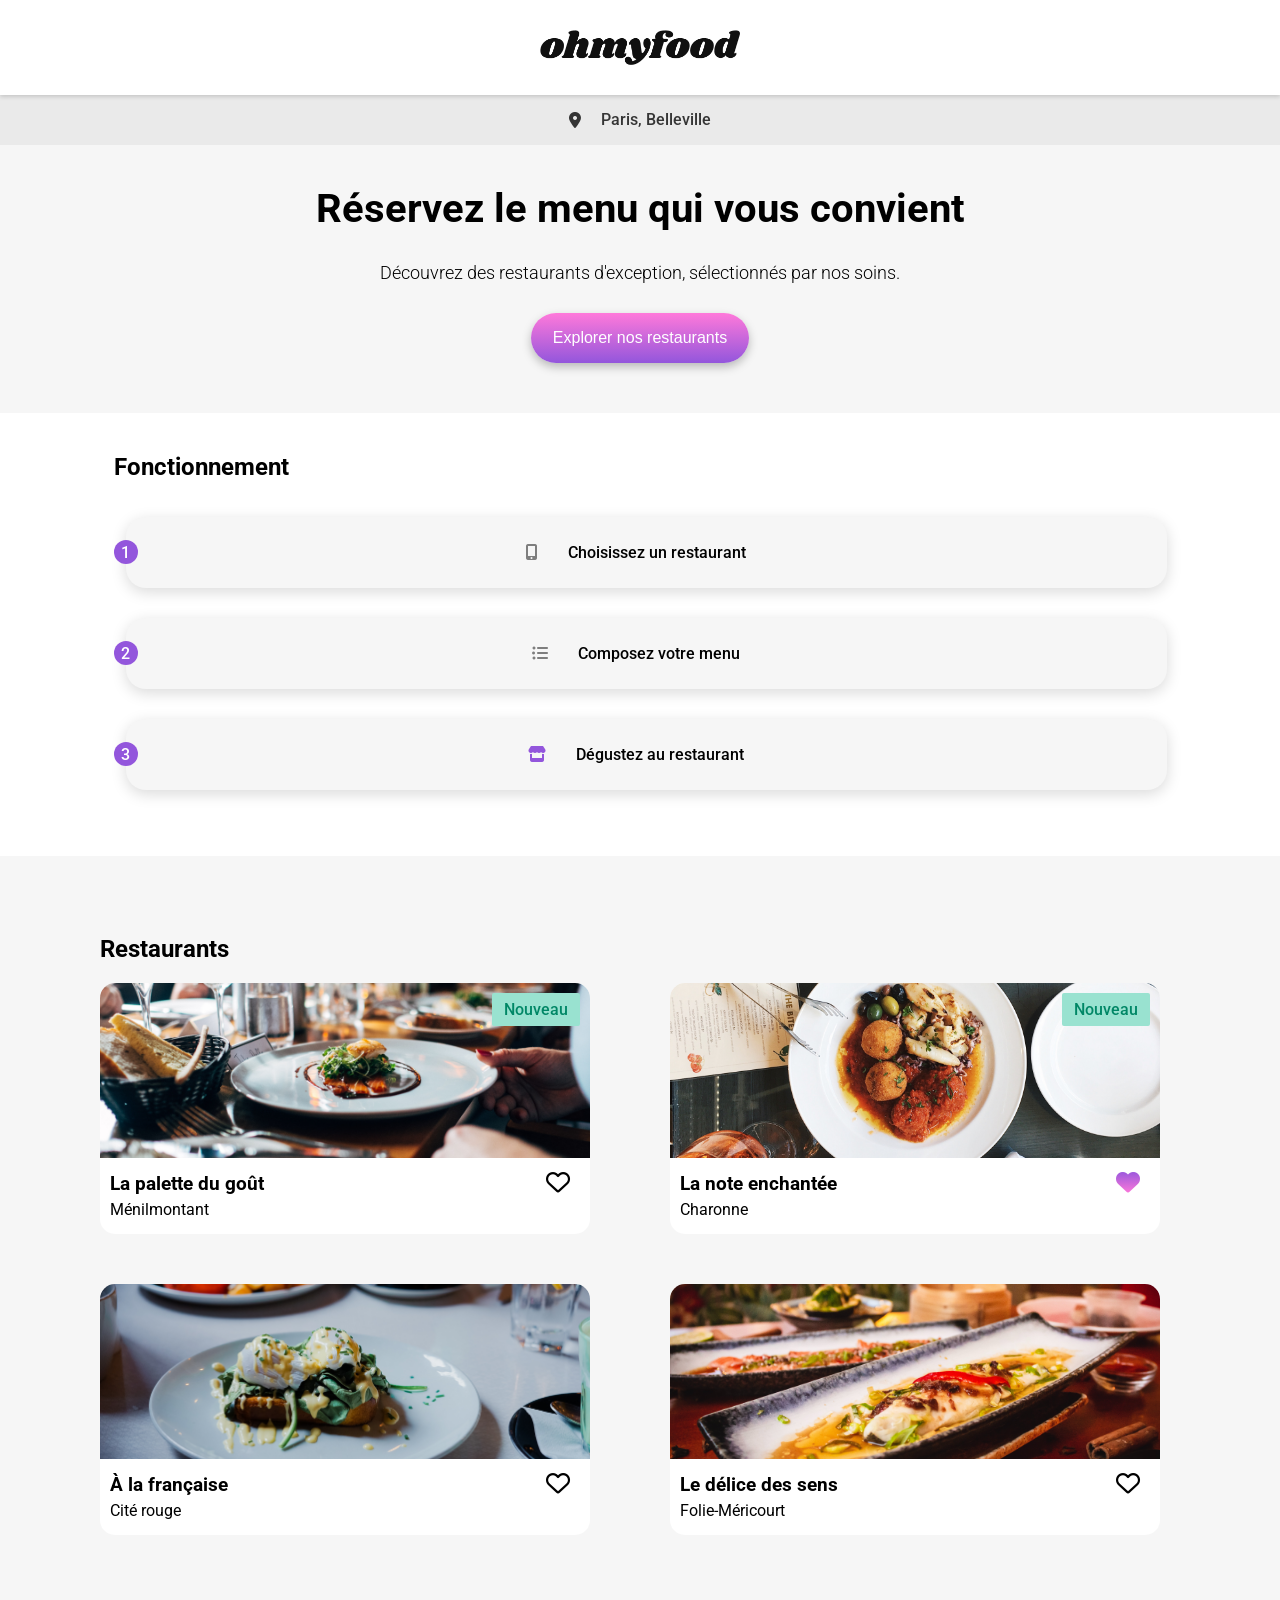
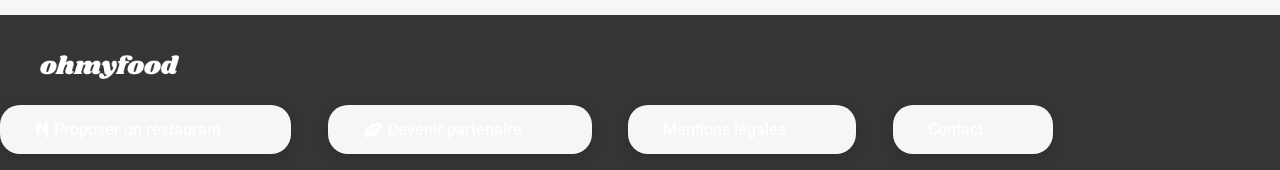
==== index.html @ 03aca5b8 "Finalisation page d'accueil version mobil" ====
<!DOCTYPE html>
<html lang="fr">
    <head>
        <meta charset="UTF-8">
        <meta name="viewport" content="width=device-width, initial-scale=1.0">
        <title>OhMyFood</title>
        <link rel="stylesheet" href="assets/style.css">
        <link
            rel="stylesheet"
            href="https://cdnjs.cloudflare.com/ajax/libs/font-awesome/6.2.1/css/all.min.css"
            integrity="sha512-MV7K8+y+gLIBoVD59lQIYicR65iaqukzvf/nwasF0nqhPay5w/9lJmVM2hMDcnK1OnMGCdVK+iQrJ7lzPJQd1w=="
            crossorigin="anonymous"
            referrerpolicy="no-referrer">
        <link rel="preconnect" href="https://fonts.googleapis.com">
        <link rel="preconnect" href="https://fonts.gstatic.com" crossorigin>
        <link href="https://fonts.googleapis.com/css2?family=Roboto:ital,wght@0,100..900;1,100..900&family=Shrikhand&display=swap" rel="stylesheet">
    </head>

    <body>   
        <header>
            <div class="logo">
                <img src="assets/images/logo/ohmyfood.png" alt="logo_OhMyFood">
            </div>
            <div class="location">
                <i class="fa-solid fa-location-dot"></i>
                <span>Paris, Belleville</span>
            </div>
        </header>    
            <main>
                <section class="container">
                    <h1>Réservez le menu qui vous convient</h1>
                    <p>Découvrez des restaurants d'exception, sélectionnés par nos soins.</p>
                    <button type="submit">
                        <span>Explorer nos restaurants</span>
                    </button>
                </section>
                <section class="fonctionnement">
                    <h2>Fonctionnement</h2>
                    <ul>
                        <li>
                            <span class="number">1</span>
                            <i class="fa-solid fa-mobile-screen-button" aria-hidden="true"></i>
                            <p>Choisissez un restaurant</p>
                        </li>
                        <li>
                            <span class="number">2</span>
                            <i class="fa-solid fa-list-ul" aria-hidden="true"></i>
                            <p>Composez votre menu</p>
                        </li>
                        <li>
                            <span class="number">3</span>
                            <i class="fa-solid fa-store" aria-hidden="true"></i>
                            <p>Dégustez au restaurant</p>
                        </li>
                    </ul>
                </section>
                <section class="restaurant">
                    <h2>Restaurants</h2>
                    <div class="restaurant-container">
                        <article>
                            <img src="assets/images/restaurants/jay-wennington-N_Y88TWmGwA-unsplash.jpg" alt="Plat du restaurant La palette du goût">
                            <span class="new">Nouveau</span>
                            <h3>La palette du goût</h3>
                            <p>Ménilmontant</p>
                            <i class="fa-regular fa-heart" aria-hidden="true"></i>
                        </article>
                        <article>
                            <img src="assets/images/restaurants/stil-u2Lp8tXIcjw-unsplash.jpg" alt="Plat du restaurant La note enchantée">
                            <span class="new">Nouveau</span>
                            <h3>La note enchantée</h3>
                            <p>Charonne</p>
                            <i class="fa-solid fa-heart" aria-hidden="true"></i>
                        </article>
                        <article>
                            <img src="assets/images/restaurants/toa-heftiba-DQKerTsQwi0-unsplash.jpg" alt="Plat du restaurant À la française">
                            <h3>À la française</h3>
                            <p>Cité rouge</p>
                            <i class="fa-regular fa-heart" aria-hidden="true"></i>
                        </article>
                        <article>
                            <img src="assets/images/restaurants/louis-hansel-shotsoflouis-qNBGVyOCY8Q-unsplash.jpg" alt="Plat du restaurant Le délice des sens">
                            <h3>Le délice des sens</h3>
                            <p>Folie-Méricourt</p>
                            <i class="fa-regular fa-heart" aria-hidden="true"></i>
                        </article>
                    </div>
                </section>
                <footer>
                    <section class="footer">
                    <img src="assets/images/logo/ohmyfood.png" alt="logo_OhMyFood">
                    <ul>
                        <li>
                            <i class="fa-solid fa-utensils"></i>
                            <p>Proposer un restaurant</p>
                        </li>
                        <li>
                            <i class="fa-solid fa-handshake-angle"></i>
                            <p>Devenir partenaire</p>
                        </li>
                        <li>
                            <p>Mentions légales</p>
                        </li>
                        <li>
                            <p>Contact</p>
                        </li>
                    </ul>
                    </section>
                </footer>
            </main>
    </body>
</html>
---- assets/style.css ----
:root {
  --main-color: #9356dc;
  --secondary-color: #ff79da;
  --main-bg-color: #f6f6f6;
  --filter-bg-color: #deebff;
  --new-bg-color: #99e2d0;
  --new-text-color: #008766;
}

body {
  margin: 0;
  background-color: #f6f6f6;
  font-family: "Roboto", sans-serif;
}

header {
  display: flex;
  justify-content: center;
  align-items: center;
  flex-direction: column;
}
header img {
  width: 162px;
  padding: 0;
  margin-top: 0;
}
header div {
  width: 100%;
  display: flex;
  align-items: center;
  justify-content: center;
  gap: 20px;
  color: #353535;
  font-weight: 500;
}

.logo {
  background-color: white;
  padding: 15px 0;
  box-shadow: 0 2px 4px 0 rgba(0, 0, 0, 0.15);
  z-index: 1;
}

.location {
  background-color: #eaeaea;
  height: 50px;
  box-shadow: 0 4px 4px 0 rgba(0, 0, 0, 0.25);
}

section {
  margin: 20px;
}
section.container {
  display: flex;
  align-items: center;
  flex-direction: column;
  text-align: center;
  margin-bottom: 50px;
  gap: 10px;
}
section.container p {
  font-weight: 300;
  margin: 5px 0 20px 0;
  font-size: 18px;
  width: 315px;
}
section.container h1 {
  margin: 0;
  margin-top: 20px;
  font-size: 24px;
  width: 275px;
  font-weight: 700;
}
section.fonctionnement {
  background-color: white;
  padding: 20px;
  margin: 20px 0;
  padding-bottom: 50px;
}
section.fonctionnement i {
  color: #7e7e7e;
}
section.fonctionnement i.fa-store {
  color: var(--main-color);
}
section.fonctionnement ul {
  padding: 0;
  display: flex;
  flex-direction: column;
  gap: 30px;
}
section.fonctionnement li {
  position: relative;
  list-style: none;
  margin-left: 12px;
  display: flex;
  align-items: center;
  justify-content: center;
  border-radius: 20px;
  background-color: var(--main-bg-color);
  box-shadow: 0 4px 15px rgba(0, 0, 0, 0.15);
  padding: 10px 50px 10px 30px;
  gap: 30px;
  font-weight: 500;
}
section.restaurant h2 {
  padding-top: 40px;
}
section.restaurant article {
  position: relative;
  display: grid;
  grid-template-columns: 1fr auto;
  grid-template-rows: auto auto;
  width: 340px;
  height: 251px;
  border-radius: 15px;
  overflow: hidden;
  gap: 0px;
  margin-bottom: 10px;
  background-color: white;
}
section.restaurant article .new {
  position: absolute;
  top: 10px;
  right: 10px;
  background-color: var(--new-bg-color);
  color: var(--new-text-color);
  padding: 7px 12px;
  font-weight: 500;
  border-radius: 2px;
}
section.restaurant article img {
  grid-column: 1/-1;
  width: 100%;
  height: 175px;
  -o-object-fit: cover;
     object-fit: cover;
  -o-object-position: center 61%;
     object-position: center 61%;
}
section.restaurant article h3 {
  grid-column: 1;
  padding: 0;
  padding-top: 10px;
  margin: 0 0 0 10px;
}
section.restaurant article p {
  grid-column: 1;
  padding: 0;
  padding-bottom: 10px;
  margin: 0 0 0 10px;
}
section.restaurant article i {
  grid-column: 2;
  grid-row: 2;
  align-self: center;
  margin-right: 10px;
}
section.footer {
  display: flex;
  flex-direction: column;
  background-color: #353535;
  margin: 0;
  margin-top: 70px;
}
section.footer img {
  width: 139px;
  margin-left: 40px;
  padding: 40px 0 10px 0;
  filter: brightness(0) invert(1);
}
section.footer li {
  display: flex;
  flex-direction: row;
  align-items: center;
  gap: 5px;
  color: white;
  margin: 0;
}
section.footer p {
  margin: 5px 0;
}

.fa-heart {
  font-size: 24px;
  padding-right: 10px;
}

.fa-solid.fa-heart {
  background: linear-gradient(to bottom, var(--main-color), var(--secondary-color));
  -webkit-background-clip: text;
  background-clip: text;
  color: transparent;
}

.number {
  position: absolute;
  left: -12px;
  background-color: var(--main-color);
  color: white;
  width: 24px;
  height: 24px;
  border-radius: 50%;
  display: flex;
  align-items: center;
  justify-content: center;
}

button {
  width: 218px;
  height: 50px;
  border: none;
  border-radius: 25px;
  background: linear-gradient(to top, var(--main-color), var(--secondary-color));
  color: #ffffff;
  font-size: 16px;
  font-weight: 500;
  box-shadow: 0 4px 10px rgba(0, 0, 0, 0.25);
}
button.secondary {
  width: 186px;
}
button:hover {
  background: linear-gradient(rgba(255, 255, 255, 0.15), rgba(255, 255, 255, 0.15)), linear-gradient(to top, var(--main-color), var(--secondary-color));
}

@media (min-width: 1024px) {
  header img {
    width: 200px;
    padding: 0;
    margin-top: 0;
  }
  .location {
    background-color: #eaeaea;
    height: 50px;
    box-shadow: none;
  }
  .logo {
    background-color: white;
    padding: 30px 0;
    box-shadow: 0 2px 4px 0 rgba(0, 0, 0, 0.15);
  }
  section.container p {
    margin: 20px 0 20px 0;
    width: auto;
  }
  section.container h1 {
    width: auto;
    font-size: 40px;
  }
  section.fonctionnement {
    background-color: white;
    padding: auto;
    margin: auto;
    padding-bottom: 50px;
    display: flex;
    align-items: center;
    flex-direction: column;
  }
  section h2,
  section ul {
    width: 100%;
    max-width: 1053px;
  }
  section ul {
    padding: 0;
    display: flex;
    flex-direction: row;
    justify-content: space-between;
    gap: 24px;
  }
  section li {
    position: relative;
    list-style: none;
    display: flex;
    align-items: center;
    justify-content: center;
    border-radius: 20px;
    background-color: var(--main-bg-color);
    box-shadow: 0 4px 15px rgba(0, 0, 0, 0.15);
    padding: 10px 70px 10px 35px;
    gap: 30px;
    font-weight: 500;
  }
  section.restaurant {
    display: flex;
    align-items: center;
    flex-direction: column;
  }
  section.restaurant h2,
  section.restaurant div {
    width: 100%;
    max-width: 1080px;
  }
  section .restaurant-container {
    display: grid;
    grid-template-columns: 1fr 1fr;
    gap: 40px 60px;
  }
  section .restaurant-container article {
    width: 490px;
  }
}/*# sourceMappingURL=style.css.map */
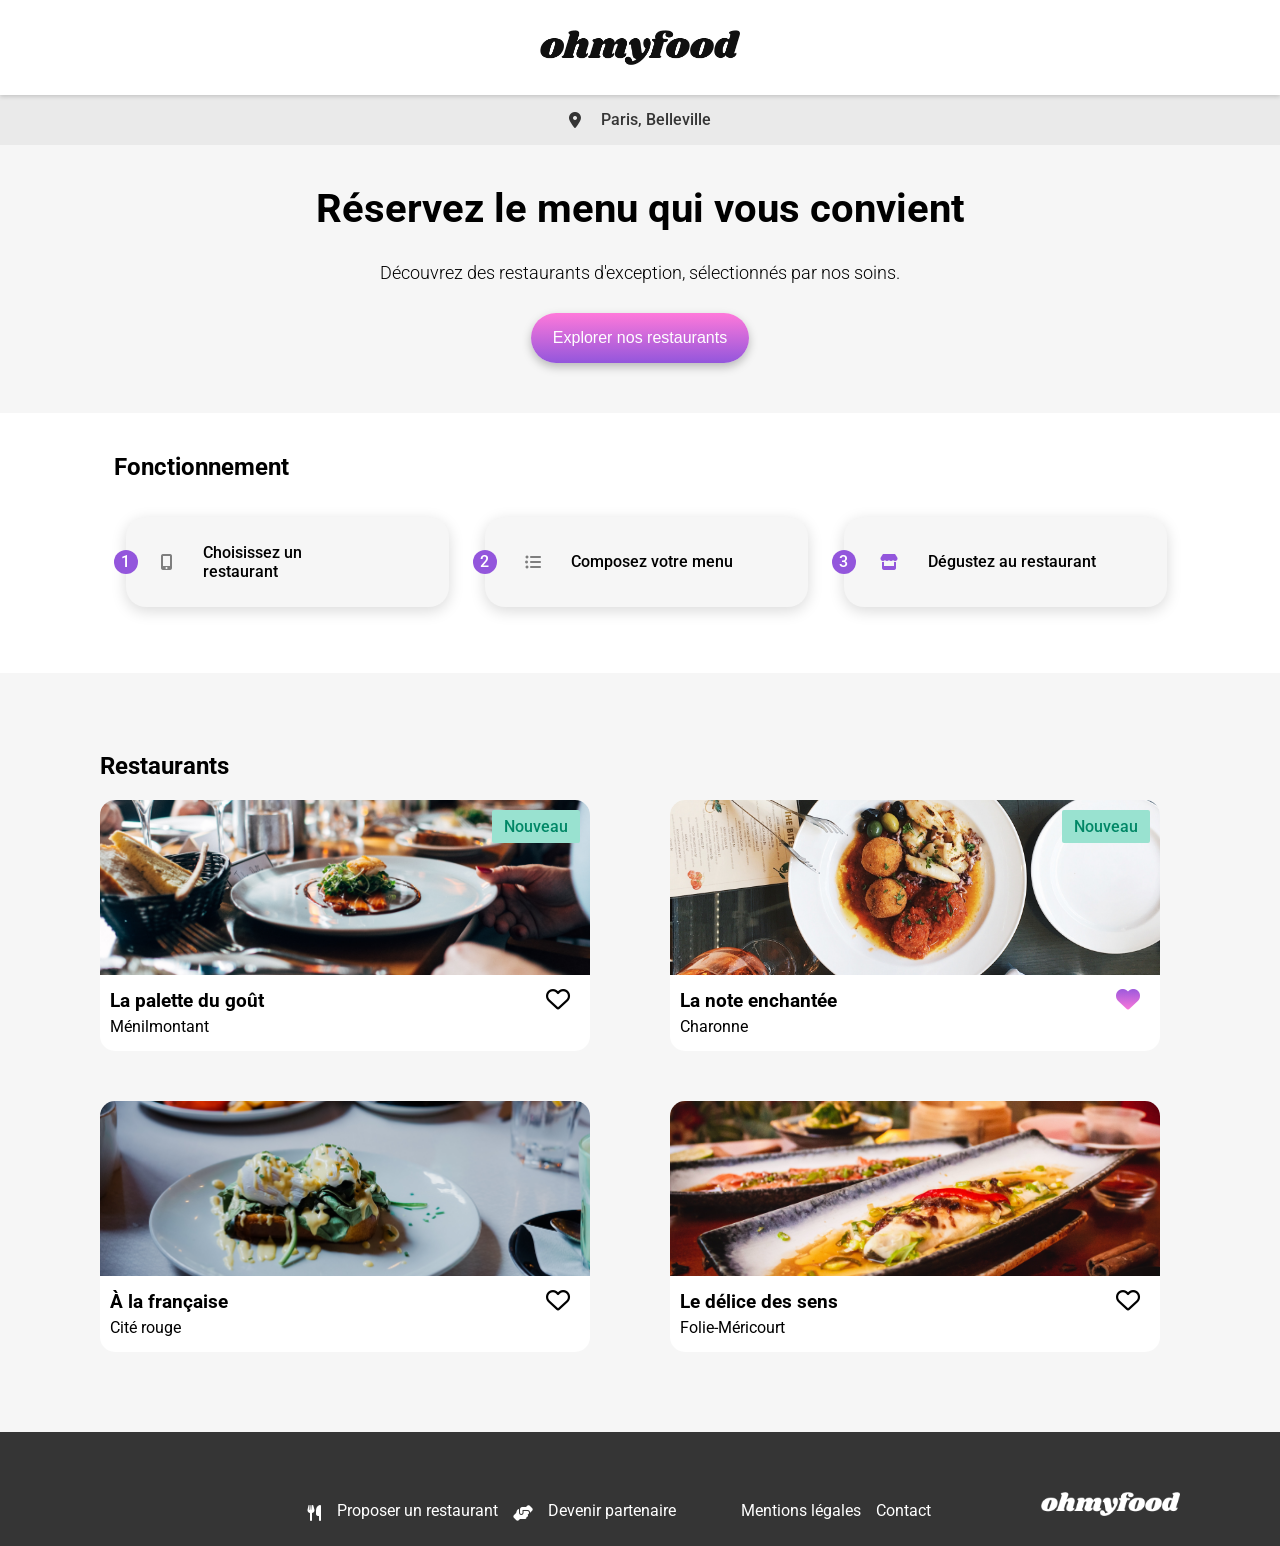
==== commit c17df5ab: "Finalisation page d'accueil version desktop" ====
--- a/index.html
+++ b/index.html
@@ -95,7 +95,7 @@
                         </li>
                         <li>
                             <i class="fa-solid fa-handshake-angle"></i>
-                            <p>Devenir partenaire</p>
+                            <p class="space">Devenir partenaire</p>
                         </li>
                         <li>
                             <p>Mentions légales</p>
--- a/assets/style.css
+++ b/assets/style.css
@@ -257,21 +257,22 @@
     align-items: center;
     flex-direction: column;
   }
-  section h2,
-  section ul {
+  section.fonctionnement h2,
+  section.fonctionnement ul {
     width: 100%;
     max-width: 1053px;
   }
-  section ul {
+  section.fonctionnement ul {
     padding: 0;
     display: flex;
     flex-direction: row;
     justify-content: space-between;
     gap: 24px;
   }
-  section li {
+  section.fonctionnement li {
     position: relative;
     list-style: none;
+    width: 335px;
     display: flex;
     align-items: center;
     justify-content: center;
@@ -300,4 +301,39 @@
   section .restaurant-container article {
     width: 490px;
   }
+  section.footer {
+    height: 114px;
+    flex-direction: row;
+    align-items: end;
+    justify-content: flex-end;
+    margin: 0;
+    margin-top: 70px;
+  }
+  section.footer ul {
+    display: flex;
+    flex-direction: row;
+    gap: 5px;
+  }
+  section.footer img {
+    width: 139px;
+    margin: 30px 100px;
+    padding: 0;
+    filter: brightness(0) invert(1);
+    order: 2;
+  }
+  section.footer li {
+    display: flex;
+    flex-direction: row;
+    align-items: center;
+    gap: 15px;
+    margin: 0;
+    order: 1;
+  }
+  section.footer p {
+    margin-bottom: 10px;
+    padding-right: 10px;
+  }
+  section.footer .space {
+    margin-right: 50px;
+  }
 }/*# sourceMappingURL=style.css.map */
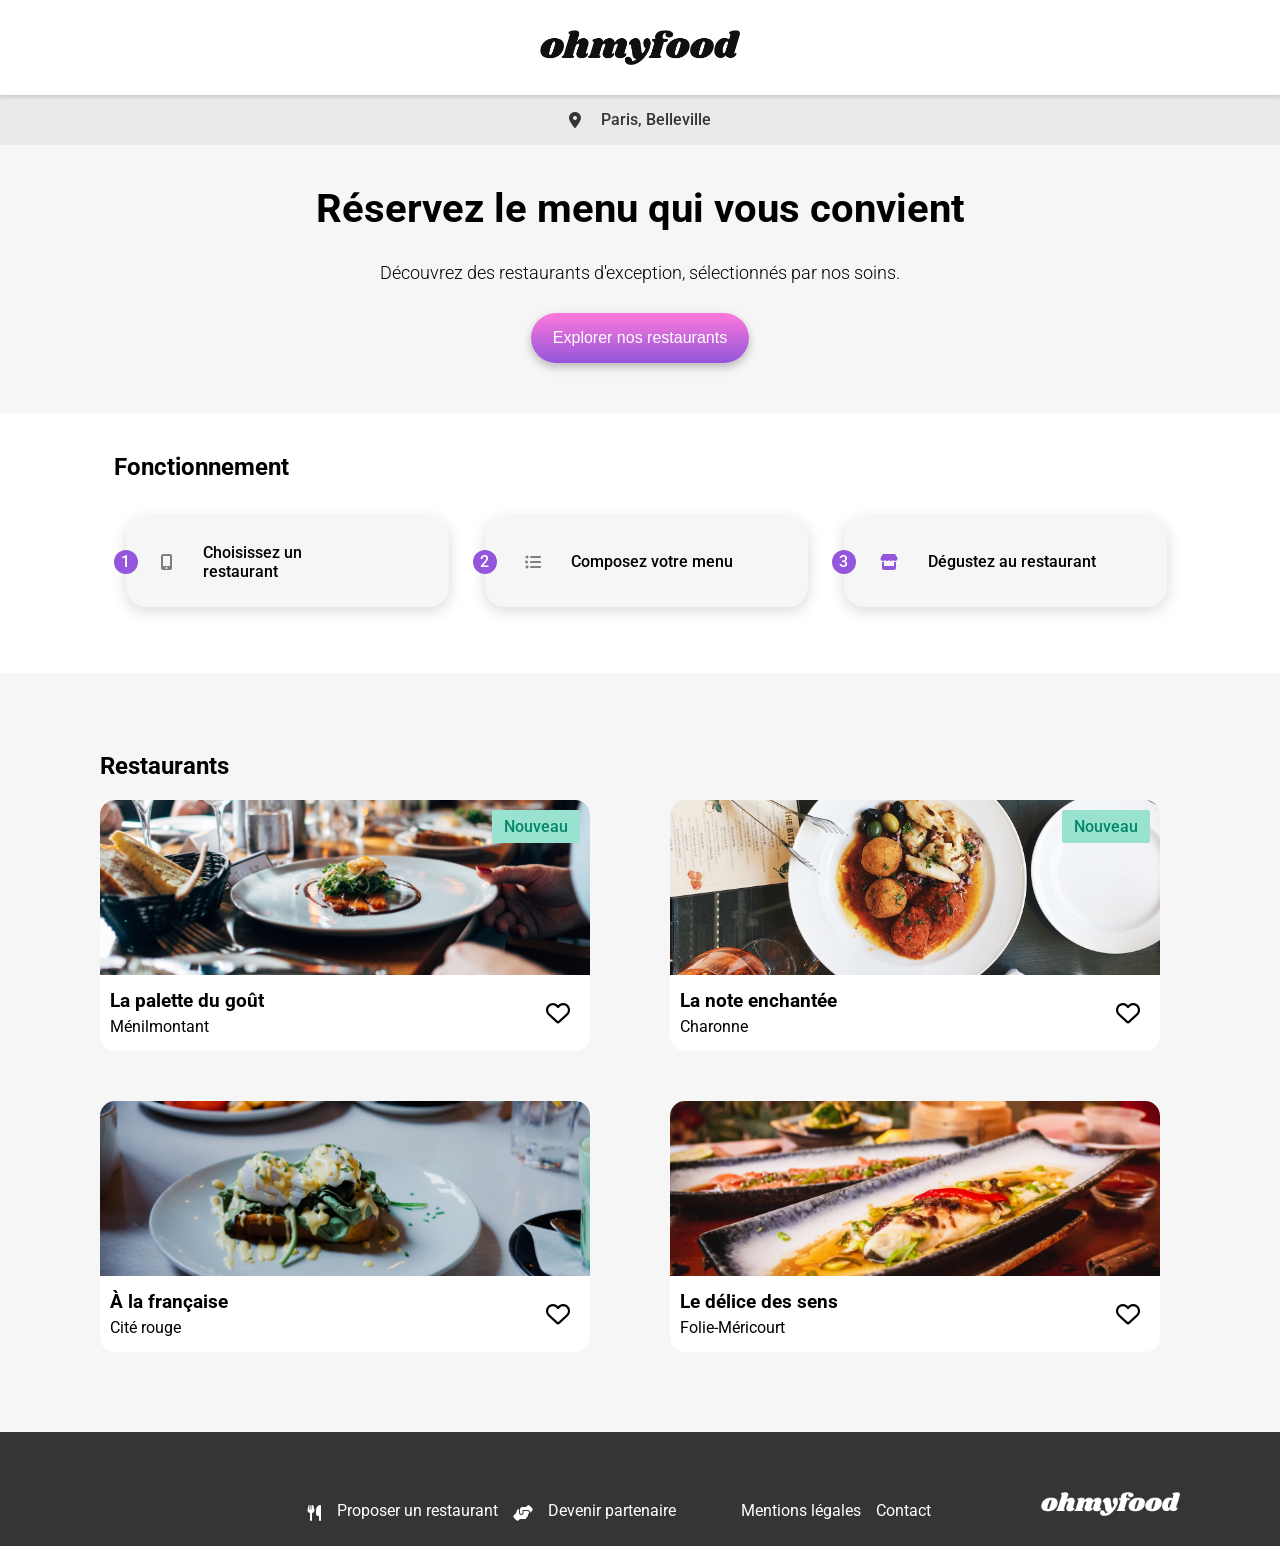
==== commit b6093356: "Animation des " j'aimes "" ====
--- a/index.html
+++ b/index.html
@@ -4,7 +4,7 @@
         <meta charset="UTF-8">
         <meta name="viewport" content="width=device-width, initial-scale=1.0">
         <title>OhMyFood</title>
-        <link rel="stylesheet" href="assets/style.css">
+        <link rel="stylesheet" href="css/style.css">
         <link
             rel="stylesheet"
             href="https://cdnjs.cloudflare.com/ajax/libs/font-awesome/6.2.1/css/all.min.css"
@@ -19,7 +19,7 @@
     <body>   
         <header>
             <div class="logo">
-                <img src="assets/images/logo/ohmyfood.png" alt="logo_OhMyFood">
+                <img src="css/images/logo/ohmyfood.png" alt="logo_OhMyFood">
             </div>
             <div class="location">
                 <i class="fa-solid fa-location-dot"></i>
@@ -31,7 +31,7 @@
                     <h1>Réservez le menu qui vous convient</h1>
                     <p>Découvrez des restaurants d'exception, sélectionnés par nos soins.</p>
                     <button type="submit">
-                        <span>Explorer nos restaurants</span>
+                        <span>Explorer nos restaurants</span> 
                     </button>
                 </section>
                 <section class="fonctionnement">
@@ -58,36 +58,52 @@
                     <h2>Restaurants</h2>
                     <div class="restaurant-container">
                         <article>
-                            <img src="assets/images/restaurants/jay-wennington-N_Y88TWmGwA-unsplash.jpg" alt="Plat du restaurant La palette du goût">
+                            <img src="css/images/restaurants/jay-wennington-N_Y88TWmGwA-unsplash.jpg" alt="Plat du restaurant La palette du goût">
                             <span class="new">Nouveau</span>
                             <h3>La palette du goût</h3>
                             <p>Ménilmontant</p>
-                            <i class="fa-regular fa-heart" aria-hidden="true"></i>
+                            <input type="checkbox" id="heart-1" class="heart-checkbox">
+                                <label for="heart-1" class="heart-label">
+                                    <i class="fa-regular fa-heart" aria-hidden="true"></i>
+                                    <i class="fa-solid fa-heart" aria-hidden="true"></i>
+                                </label>
                         </article>
                         <article>
-                            <img src="assets/images/restaurants/stil-u2Lp8tXIcjw-unsplash.jpg" alt="Plat du restaurant La note enchantée">
+                            <img src="css/images/restaurants/stil-u2Lp8tXIcjw-unsplash.jpg" alt="Plat du restaurant La note enchantée">
                             <span class="new">Nouveau</span>
                             <h3>La note enchantée</h3>
                             <p>Charonne</p>
-                            <i class="fa-solid fa-heart" aria-hidden="true"></i>
+                            <input type="checkbox" id="heart-2" class="heart-checkbox">
+                                <label for="heart-2" class="heart-label">
+                                    <i class="fa-regular fa-heart" aria-hidden="true"></i>
+                                    <i class="fa-solid fa-heart" aria-hidden="true"></i>
+                                </label>
                         </article>
                         <article>
-                            <img src="assets/images/restaurants/toa-heftiba-DQKerTsQwi0-unsplash.jpg" alt="Plat du restaurant À la française">
+                            <img src="css/images/restaurants/toa-heftiba-DQKerTsQwi0-unsplash.jpg" alt="Plat du restaurant À la française">
                             <h3>À la française</h3>
                             <p>Cité rouge</p>
-                            <i class="fa-regular fa-heart" aria-hidden="true"></i>
+                            <input type="checkbox" id="heart-3" class="heart-checkbox">
+                                <label for="heart-3" class="heart-label">
+                                    <i class="fa-regular fa-heart" aria-hidden="true"></i>
+                                    <i class="fa-solid fa-heart" aria-hidden="true"></i>
+                                </label>
                         </article>
                         <article>
-                            <img src="assets/images/restaurants/louis-hansel-shotsoflouis-qNBGVyOCY8Q-unsplash.jpg" alt="Plat du restaurant Le délice des sens">
+                            <img src="css/images/restaurants/louis-hansel-shotsoflouis-qNBGVyOCY8Q-unsplash.jpg" alt="Plat du restaurant Le délice des sens">
                             <h3>Le délice des sens</h3>
                             <p>Folie-Méricourt</p>
-                            <i class="fa-regular fa-heart" aria-hidden="true"></i>
+                            <input type="checkbox" id="heart-4" class="heart-checkbox">
+                                <label for="heart-4" class="heart-label">
+                                    <i class="fa-regular fa-heart" aria-hidden="true"></i>
+                                    <i class="fa-solid fa-heart" aria-hidden="true"></i>
+                                </label>
                         </article>
                     </div>
                 </section>
                 <footer>
                     <section class="footer">
-                    <img src="assets/images/logo/ohmyfood.png" alt="logo_OhMyFood">
+                    <img src="css/images/logo/ohmyfood.png" alt="logo_OhMyFood">
                     <ul>
                         <li>
                             <i class="fa-solid fa-utensils"></i>
--- a/css/style.css
+++ b/css/style.css
@@ -0,0 +1,353 @@
+:root {
+  --main-color: #9356dc;
+  --secondary-color: #ff79da;
+  --main-bg-color: #f6f6f6;
+  --filter-bg-color: #deebff;
+  --new-bg-color: #99e2d0;
+  --new-text-color: #008766;
+}
+
+body {
+  margin: 0;
+  background-color: #f6f6f6;
+  font-family: "Roboto", sans-serif;
+}
+
+header {
+  display: flex;
+  justify-content: center;
+  align-items: center;
+  flex-direction: column;
+}
+header img {
+  width: 162px;
+  padding: 0;
+  margin-top: 0;
+}
+header div {
+  width: 100%;
+  display: flex;
+  align-items: center;
+  justify-content: center;
+  gap: 20px;
+  color: #353535;
+  font-weight: 500;
+}
+
+.logo {
+  background-color: white;
+  padding: 15px 0;
+  box-shadow: 0 2px 4px 0 rgba(0, 0, 0, 0.15);
+  z-index: 1;
+}
+
+.location {
+  background-color: #eaeaea;
+  height: 50px;
+  box-shadow: 0 4px 4px 0 rgba(0, 0, 0, 0.25);
+}
+
+section {
+  margin: 20px;
+}
+section.container {
+  display: flex;
+  align-items: center;
+  flex-direction: column;
+  text-align: center;
+  margin-bottom: 50px;
+  gap: 10px;
+}
+section.container p {
+  font-weight: 300;
+  margin: 5px 0 20px 0;
+  font-size: 18px;
+  width: 315px;
+}
+section.container h1 {
+  margin: 0;
+  margin-top: 20px;
+  font-size: 24px;
+  width: 275px;
+  font-weight: 700;
+}
+section.container button {
+  width: 218px;
+  height: 50px;
+  border: none;
+  border-radius: 25px;
+  background: linear-gradient(to top, var(--main-color), var(--secondary-color));
+  color: #ffffff;
+  font-size: 16px;
+  font-weight: 500;
+  box-shadow: 0 4px 10px rgba(0, 0, 0, 0.25);
+}
+section.container button.secondary {
+  width: 186px;
+}
+section.container button:hover {
+  background: linear-gradient(rgba(255, 255, 255, 0.15), rgba(255, 255, 255, 0.15)), linear-gradient(to top, var(--main-color), var(--secondary-color));
+  box-shadow: 0 4px 15px rgba(0, 0, 0, 0.35);
+}
+section.fonctionnement {
+  background-color: white;
+  padding: 20px;
+  margin: 20px 0;
+  padding-bottom: 50px;
+}
+section.fonctionnement .number {
+  position: absolute;
+  left: -12px;
+  background-color: var(--main-color);
+  color: white;
+  width: 24px;
+  height: 24px;
+  border-radius: 50%;
+  display: flex;
+  align-items: center;
+  justify-content: center;
+}
+section.fonctionnement i {
+  color: #7e7e7e;
+}
+section.fonctionnement i.fa-store {
+  color: var(--main-color);
+}
+section.fonctionnement ul {
+  padding: 0;
+  display: flex;
+  flex-direction: column;
+  gap: 30px;
+}
+section.fonctionnement li {
+  position: relative;
+  list-style: none;
+  margin-left: 12px;
+  display: flex;
+  align-items: center;
+  justify-content: center;
+  border-radius: 20px;
+  background-color: var(--main-bg-color);
+  box-shadow: 0 4px 15px rgba(0, 0, 0, 0.15);
+  padding: 10px 50px 10px 30px;
+  gap: 30px;
+  font-weight: 500;
+}
+section.restaurant h2 {
+  padding-top: 40px;
+}
+section.restaurant article {
+  position: relative;
+  display: grid;
+  grid-template-columns: 1fr auto;
+  grid-template-rows: auto auto;
+  width: 340px;
+  height: 251px;
+  border-radius: 15px;
+  overflow: hidden;
+  gap: 0px;
+  margin-bottom: 10px;
+  background-color: white;
+}
+section.restaurant article .new {
+  position: absolute;
+  top: 10px;
+  right: 10px;
+  background-color: var(--new-bg-color);
+  color: var(--new-text-color);
+  padding: 7px 12px;
+  font-weight: 500;
+  border-radius: 2px;
+}
+section.restaurant article img {
+  grid-column: 1/-1;
+  width: 100%;
+  height: 175px;
+  -o-object-fit: cover;
+     object-fit: cover;
+  -o-object-position: center 61%;
+     object-position: center 61%;
+}
+section.restaurant article h3 {
+  grid-column: 1;
+  padding: 0;
+  padding-top: 10px;
+  margin: 0 0 0 10px;
+}
+section.restaurant article p {
+  grid-column: 1;
+  padding: 0;
+  padding-bottom: 10px;
+  margin: 0 0 0 10px;
+}
+section.restaurant article i {
+  grid-column: 2;
+  grid-row: 2;
+  margin-right: 10px;
+}
+section.restaurant article .fa-heart {
+  font-size: 24px;
+  margin: 0;
+}
+section.restaurant article .fa-solid.fa-heart {
+  background: linear-gradient(to bottom, var(--main-color), var(--secondary-color));
+  -webkit-background-clip: text;
+  background-clip: text;
+  color: transparent;
+}
+section.restaurant article .heart-checkbox {
+  display: none;
+}
+section.restaurant article .heart-label {
+  position: absolute;
+  cursor: pointer;
+  right: 20px;
+  bottom: 25px;
+}
+section.restaurant article .heart-label .fa-solid {
+  display: none;
+}
+section.restaurant article .heart-checkbox:checked + .heart-label .fa-regular {
+  display: none;
+}
+section.restaurant article .heart-checkbox:checked + .heart-label .fa-solid {
+  display: inline;
+}
+section.footer {
+  display: flex;
+  flex-direction: column;
+  background-color: #353535;
+  margin: 0;
+  margin-top: 70px;
+}
+section.footer img {
+  width: 139px;
+  margin-left: 40px;
+  padding: 40px 0 10px 0;
+  filter: brightness(0) invert(1);
+}
+section.footer li {
+  display: flex;
+  flex-direction: row;
+  align-items: center;
+  gap: 5px;
+  color: white;
+  margin: 0;
+}
+section.footer p {
+  margin: 5px 0;
+}
+
+@media (min-width: 1024px) {
+  header img {
+    width: 200px;
+    padding: 0;
+    margin-top: 0;
+  }
+  .location {
+    background-color: #eaeaea;
+    height: 50px;
+    box-shadow: none;
+  }
+  .logo {
+    background-color: white;
+    padding: 30px 0;
+    box-shadow: 0 2px 4px 0 rgba(0, 0, 0, 0.15);
+  }
+  section.container p {
+    margin: 20px 0 20px 0;
+    width: auto;
+  }
+  section.container h1 {
+    width: auto;
+    font-size: 40px;
+  }
+  section.fonctionnement {
+    background-color: white;
+    padding: auto;
+    margin: auto;
+    padding-bottom: 50px;
+    display: flex;
+    align-items: center;
+    flex-direction: column;
+  }
+  section.fonctionnement h2,
+  section.fonctionnement ul {
+    width: 100%;
+    max-width: 1053px;
+  }
+  section.fonctionnement ul {
+    padding: 0;
+    display: flex;
+    flex-direction: row;
+    justify-content: space-between;
+    gap: 24px;
+  }
+  section.fonctionnement li {
+    position: relative;
+    list-style: none;
+    width: 335px;
+    display: flex;
+    align-items: center;
+    justify-content: center;
+    border-radius: 20px;
+    background-color: var(--main-bg-color);
+    box-shadow: 0 4px 15px rgba(0, 0, 0, 0.15);
+    padding: 10px 70px 10px 35px;
+    gap: 30px;
+    font-weight: 500;
+  }
+  section.restaurant {
+    display: flex;
+    align-items: center;
+    flex-direction: column;
+  }
+  section.restaurant h2,
+  section.restaurant div {
+    width: 100%;
+    max-width: 1080px;
+  }
+  section .restaurant-container {
+    display: grid;
+    grid-template-columns: 1fr 1fr;
+    gap: 40px 60px;
+  }
+  section .restaurant-container article {
+    width: 490px;
+  }
+  section.footer {
+    height: 114px;
+    flex-direction: row;
+    align-items: end;
+    justify-content: flex-end;
+    margin: 0;
+    margin-top: 70px;
+  }
+  section.footer ul {
+    display: flex;
+    flex-direction: row;
+    gap: 5px;
+  }
+  section.footer img {
+    width: 139px;
+    margin: 30px 100px;
+    padding: 0;
+    filter: brightness(0) invert(1);
+    order: 2;
+  }
+  section.footer li {
+    display: flex;
+    flex-direction: row;
+    align-items: center;
+    gap: 15px;
+    margin: 0;
+    order: 1;
+  }
+  section.footer p {
+    margin-bottom: 10px;
+    padding-right: 10px;
+  }
+  section.footer .space {
+    margin-right: 50px;
+  }
+}/*# sourceMappingURL=style.css.map */
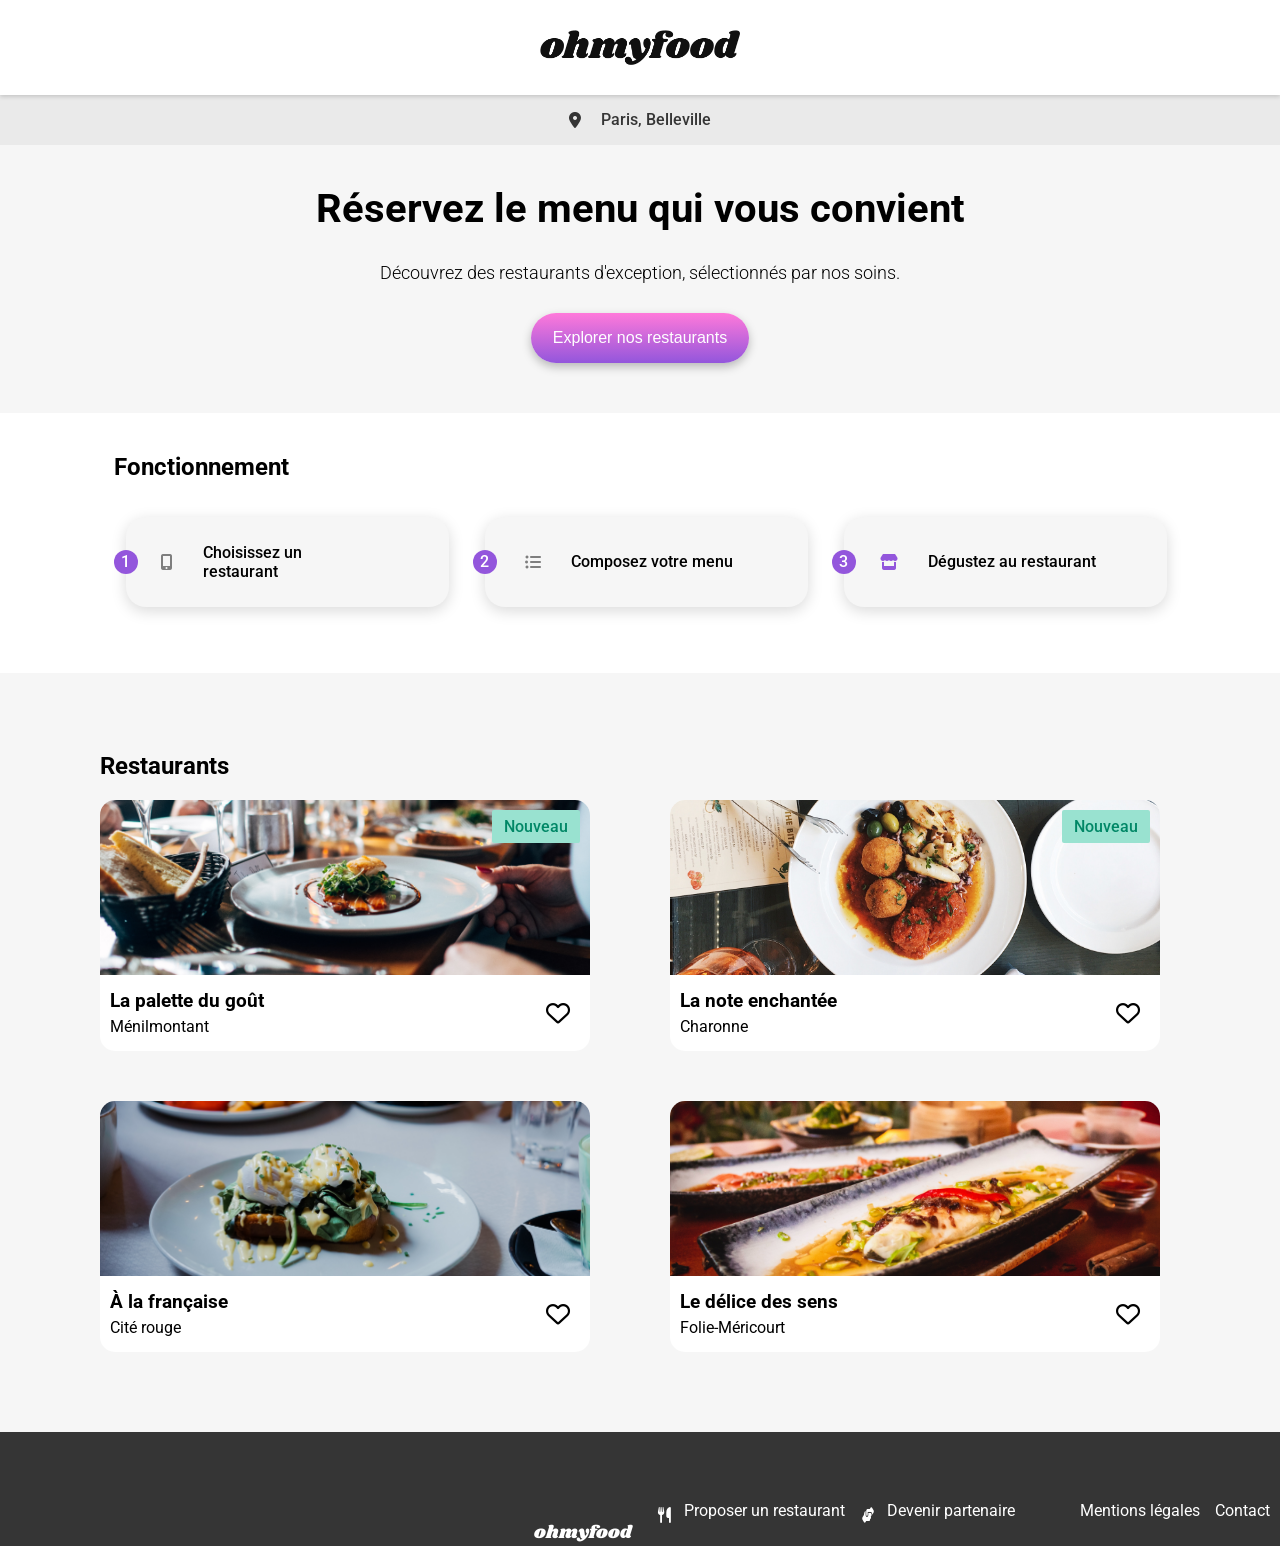
==== commit 4169dc41: "Ajout des animations Boutons et Page d'accueil" ====
--- a/index.html
+++ b/index.html
@@ -17,6 +17,22 @@
     </head>
 
     <body>   
+
+        <div class="loader">
+            <div class="loader-content">
+                <div class="loader-text">
+                    <span class="letter-1">o</span>
+                    <span class="letter-2">h</span>
+                    <span class="letter-3">m</span>
+                    <span class="letter-4">y</span>
+                    <span class="letter-5">f</span>
+                    <span class="letter-6">o</span>
+                    <span class="letter-7">o</span>
+                    <span class="letter-8">d</span>
+                </div>
+            </div>
+        </div>
+
         <header>
             <div class="logo">
                 <img src="css/images/logo/ohmyfood.png" alt="logo_OhMyFood">
@@ -103,23 +119,23 @@
                 </section>
                 <footer>
                     <section class="footer">
-                    <img src="css/images/logo/ohmyfood.png" alt="logo_OhMyFood">
-                    <ul>
-                        <li>
-                            <i class="fa-solid fa-utensils"></i>
-                            <p>Proposer un restaurant</p>
-                        </li>
-                        <li>
-                            <i class="fa-solid fa-handshake-angle"></i>
-                            <p class="space">Devenir partenaire</p>
-                        </li>
-                        <li>
-                            <p>Mentions légales</p>
-                        </li>
-                        <li>
-                            <p>Contact</p>
-                        </li>
-                    </ul>
+                    <h2 class="title-footer">ohmyfood</h2>
+                        <ul>
+                            <li>
+                                <i class="fa-solid fa-utensils"></i>
+                                <p>Proposer un restaurant</p>
+                            </li>
+                            <li>
+                                <i class="fa-solid fa-handshake-angle"></i>
+                                <p class="space">Devenir partenaire</p>
+                            </li>
+                            <li>
+                                <p>Mentions légales</p>
+                            </li>
+                            <li>
+                                <p>Contact</p>
+                            </li>
+                        </ul>
                     </section>
                 </footer>
             </main>
--- a/css/style.css
+++ b/css/style.css
@@ -1,18 +1,82 @@
-:root {
-  --main-color: #9356dc;
-  --secondary-color: #ff79da;
-  --main-bg-color: #f6f6f6;
-  --filter-bg-color: #deebff;
-  --new-bg-color: #99e2d0;
-  --new-text-color: #008766;
-}
-
 body {
   margin: 0;
   background-color: #f6f6f6;
   font-family: "Roboto", sans-serif;
 }
 
+/* Animation Loader */
+.loader {
+  position: fixed;
+  inset: 0;
+  background-color: #f6f6f6;
+  z-index: 1000;
+  animation: loader-disappear 0.5s ease 2s forwards;
+}
+
+@keyframes loader-disappear {
+  0% {
+    opacity: 1;
+  }
+  100% {
+    opacity: 0;
+    visibility: hidden;
+  }
+}
+.loader-content {
+  height: 100%;
+  display: flex;
+  justify-content: center;
+  align-items: center;
+}
+
+.loader-text {
+  display: flex;
+  font-family: "Shrikhand", serif;
+  font-size: 40px;
+  background: linear-gradient(to top, #9356dc, #ff79da);
+  -webkit-background-clip: text;
+          background-clip: text;
+  color: transparent;
+  padding: 70px 10px;
+}
+.loader-text span {
+  position: relative;
+  animation: loader-wave 1.5s ease-in-out infinite;
+}
+.loader-text .letter-2 {
+  animation-delay: 0.1s;
+}
+.loader-text .letter-3 {
+  animation-delay: 0.2s;
+}
+.loader-text .letter-4 {
+  animation-delay: 0.3s;
+}
+.loader-text .letter-5 {
+  animation-delay: 0.4s;
+}
+.loader-text .letter-6 {
+  animation-delay: 0.5s;
+}
+.loader-text .letter-7 {
+  animation-delay: 0.6s;
+}
+.loader-text .letter-8 {
+  animation-delay: 0.7s;
+}
+
+@keyframes loader-wave {
+  0% {
+    top: 0;
+  }
+  50% {
+    top: -50px;
+  }
+  100% {
+    top: 0;
+  }
+}
+/* Fin d'animation Loader */
 header {
   display: flex;
   justify-content: center;
@@ -72,22 +136,35 @@
   font-weight: 700;
 }
 section.container button {
+  position: relative;
+  overflow: hidden;
   width: 218px;
   height: 50px;
   border: none;
   border-radius: 25px;
-  background: linear-gradient(to top, var(--main-color), var(--secondary-color));
+  background: linear-gradient(to top, #9356dc, #ff79da);
   color: #ffffff;
   font-size: 16px;
   font-weight: 500;
   box-shadow: 0 4px 10px rgba(0, 0, 0, 0.25);
+  transition: box-shadow 0.3s ease;
 }
 section.container button.secondary {
   width: 186px;
 }
+section.container button::before {
+  content: "";
+  position: absolute;
+  inset: 0; /* prend toute la surface du bouton */
+  background: rgba(255, 255, 255, 0.15);
+  opacity: 0;
+  transition: opacity 0.3s ease;
+}
 section.container button:hover {
-  background: linear-gradient(rgba(255, 255, 255, 0.15), rgba(255, 255, 255, 0.15)), linear-gradient(to top, var(--main-color), var(--secondary-color));
   box-shadow: 0 4px 15px rgba(0, 0, 0, 0.35);
+}
+section.container button:hover::before {
+  opacity: 1;
 }
 section.fonctionnement {
   background-color: white;
@@ -98,7 +175,7 @@
 section.fonctionnement .number {
   position: absolute;
   left: -12px;
-  background-color: var(--main-color);
+  background-color: #9356dc;
   color: white;
   width: 24px;
   height: 24px;
@@ -111,7 +188,7 @@
   color: #7e7e7e;
 }
 section.fonctionnement i.fa-store {
-  color: var(--main-color);
+  color: #9356dc;
 }
 section.fonctionnement ul {
   padding: 0;
@@ -127,7 +204,7 @@
   align-items: center;
   justify-content: center;
   border-radius: 20px;
-  background-color: var(--main-bg-color);
+  background-color: #f6f6f6;
   box-shadow: 0 4px 15px rgba(0, 0, 0, 0.15);
   padding: 10px 50px 10px 30px;
   gap: 30px;
@@ -153,8 +230,8 @@
   position: absolute;
   top: 10px;
   right: 10px;
-  background-color: var(--new-bg-color);
-  color: var(--new-text-color);
+  background-color: #99e2d0;
+  color: #008766;
   padding: 7px 12px;
   font-weight: 500;
   border-radius: 2px;
@@ -190,9 +267,9 @@
   margin: 0;
 }
 section.restaurant article .fa-solid.fa-heart {
-  background: linear-gradient(to bottom, var(--main-color), var(--secondary-color));
+  background: linear-gradient(to bottom, #9356dc, #ff79da);
   -webkit-background-clip: text;
-  background-clip: text;
+          background-clip: text;
   color: transparent;
 }
 section.restaurant article .heart-checkbox {
@@ -204,14 +281,24 @@
   right: 20px;
   bottom: 25px;
 }
+section.restaurant article .heart-label .fa-regular {
+  opacity: 1;
+  transition: opacity 0.3s ease;
+}
 section.restaurant article .heart-label .fa-solid {
-  display: none;
+  position: absolute;
+  left: 0; /* aligne le coeur plein avec le coeur vide */
+  opacity: 0; /* coeur plein invisible */
+  transform: scale(0); /* taille 0 */
+  transition: opacity 0.3s ease, transform 0.3s ease;
+  /* grandit en 0.3s */
 }
 section.restaurant article .heart-checkbox:checked + .heart-label .fa-regular {
-  display: none;
+  opacity: 0;
 }
 section.restaurant article .heart-checkbox:checked + .heart-label .fa-solid {
-  display: inline;
+  opacity: 1; /* redeviens visible */
+  transform: scale(1); /* reprend sa taille normal */
 }
 section.footer {
   display: flex;
@@ -220,22 +307,40 @@
   margin: 0;
   margin-top: 70px;
 }
-section.footer img {
-  width: 139px;
-  margin-left: 40px;
-  padding: 40px 0 10px 0;
-  filter: brightness(0) invert(1);
+section.footer .title-footer {
+  font-size: 18px;
+  color: white;
+  font-family: "Shrikhand", serif;
+  margin: 25px 0 0 25px;
+  font-weight: 400;
+}
+section.footer i {
+  height: 13px;
+  width: 12px;
+}
+section.footer i.fa-utensils {
+  display: inline-block;
+  transform: scaleX(0.9);
+}
+section.footer i.fa-handshake-angle {
+  display: inline-block;
+  transform: scaleX(0.6);
+}
+section.footer ul {
+  padding-left: 25px;
 }
 section.footer li {
   display: flex;
   flex-direction: row;
   align-items: center;
-  gap: 5px;
+  gap: 10px;
   color: white;
   margin: 0;
+  padding: 0;
 }
 section.footer p {
   margin: 5px 0;
+  padding: 0;
 }
 
 @media (min-width: 1024px) {
@@ -264,7 +369,6 @@
   }
   section.fonctionnement {
     background-color: white;
-    padding: auto;
     margin: auto;
     padding-bottom: 50px;
     display: flex;
@@ -291,7 +395,7 @@
     align-items: center;
     justify-content: center;
     border-radius: 20px;
-    background-color: var(--main-bg-color);
+    background-color: #f6f6f6;
     box-shadow: 0 4px 15px rgba(0, 0, 0, 0.15);
     padding: 10px 70px 10px 35px;
     gap: 30px;
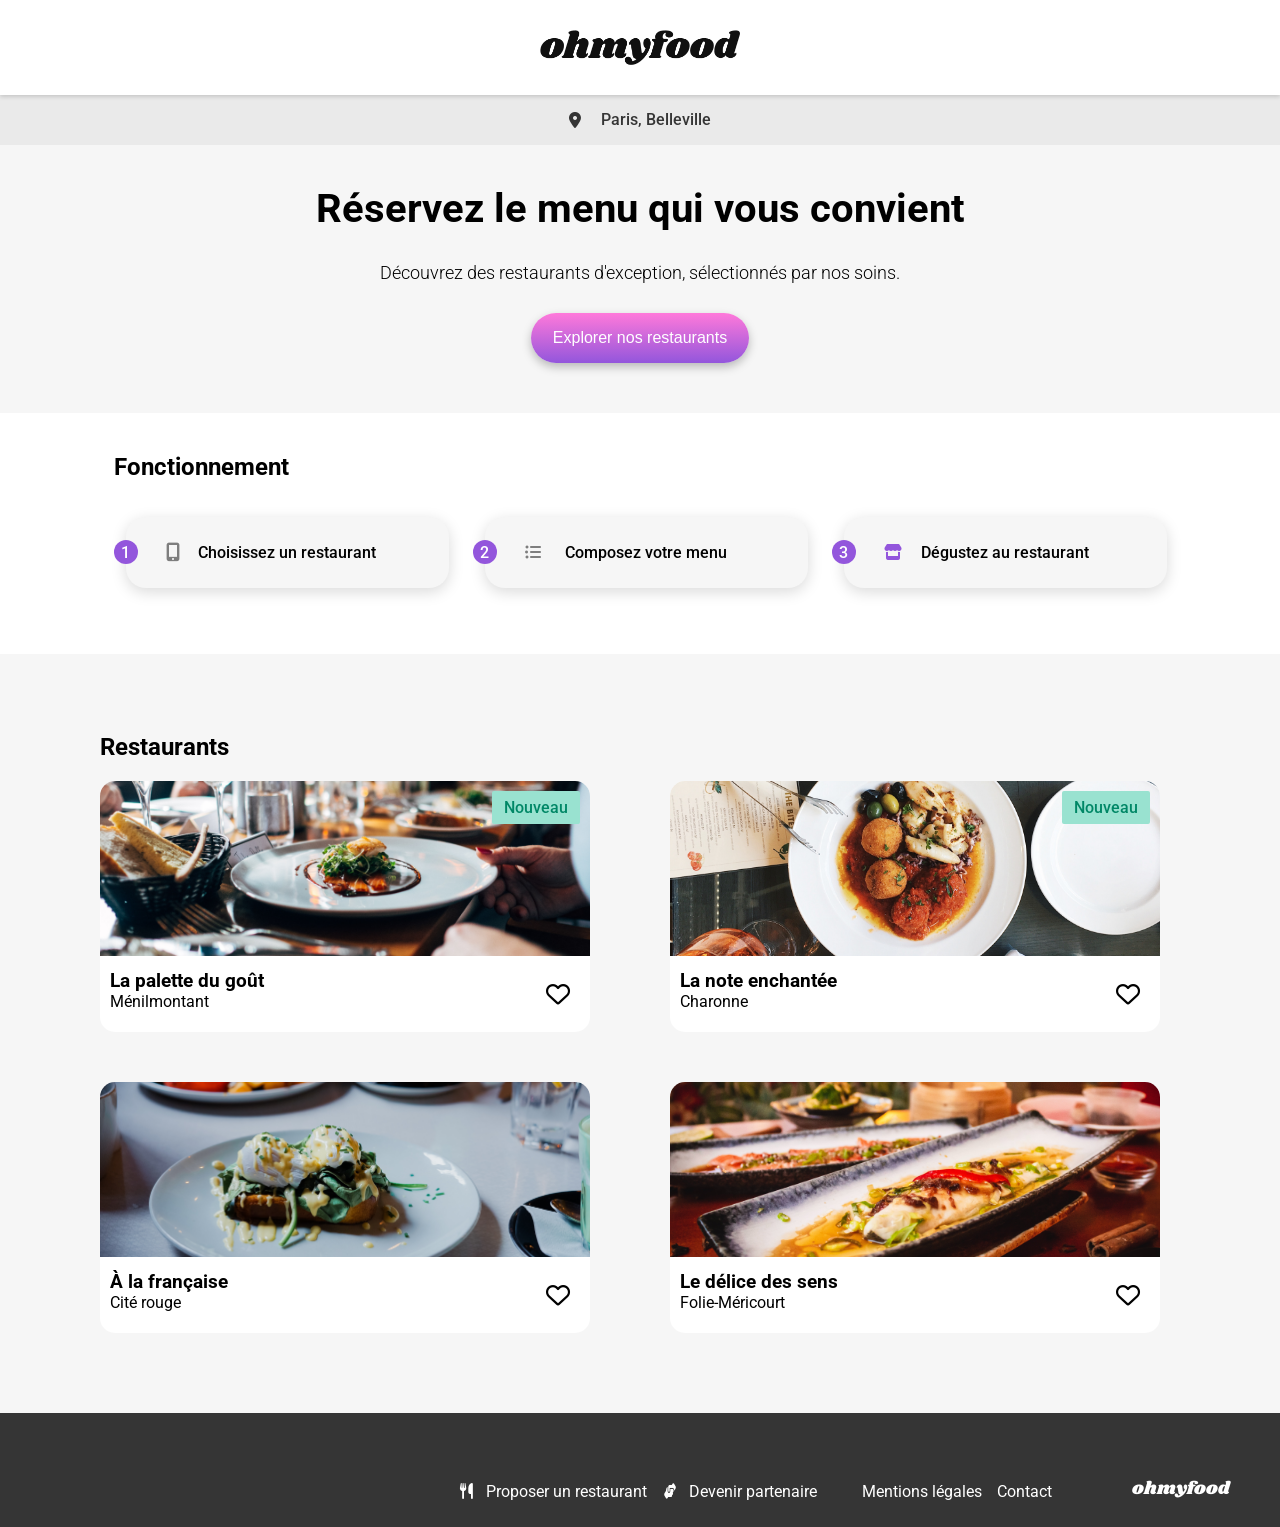
==== commit 5d7d8a95: "correction du header et positionnement des icones" ====
--- a/index.html
+++ b/index.html
@@ -37,107 +37,117 @@
             <div class="logo">
                 <img src="css/images/logo/ohmyfood.png" alt="logo_OhMyFood">
             </div>
+        </header>    
+        
+        <main>
             <div class="location">
                 <i class="fa-solid fa-location-dot"></i>
                 <span>Paris, Belleville</span>
             </div>
-        </header>    
-            <main>
-                <section class="container">
-                    <h1>Réservez le menu qui vous convient</h1>
-                    <p>Découvrez des restaurants d'exception, sélectionnés par nos soins.</p>
-                    <button type="submit">
-                        <span>Explorer nos restaurants</span> 
-                    </button>
-                </section>
-                <section class="fonctionnement">
-                    <h2>Fonctionnement</h2>
-                    <ul>
-                        <li>
-                            <span class="number">1</span>
-                            <i class="fa-solid fa-mobile-screen-button" aria-hidden="true"></i>
-                            <p>Choisissez un restaurant</p>
-                        </li>
-                        <li>
-                            <span class="number">2</span>
-                            <i class="fa-solid fa-list-ul" aria-hidden="true"></i>
-                            <p>Composez votre menu</p>
-                        </li>
-                        <li>
-                            <span class="number">3</span>
-                            <i class="fa-solid fa-store" aria-hidden="true"></i>
-                            <p>Dégustez au restaurant</p>
-                        </li>
-                    </ul>
-                </section>
-                <section class="restaurant">
-                    <h2>Restaurants</h2>
-                    <div class="restaurant-container">
-                        <article>
+
+            <section class="container">
+                <h1>Réservez le menu qui vous convient</h1>
+                <p>Découvrez des restaurants d'exception, sélectionnés par nos soins.</p>
+                <button type="submit">
+                    <span>Explorer nos restaurants</span> 
+                </button>
+            </section>
+            <section class="fonctionnement">
+                <h2>Fonctionnement</h2>
+                <ul>
+                    <li>
+                        <span class="number">1</span>
+                        <i class="fa-solid fa-mobile-screen-button" aria-hidden="true"></i>
+                        <p>Choisissez un restaurant</p>
+                    </li>
+                    <li>
+                        <span class="number">2</span>
+                        <i class="fa-solid fa-list-ul" aria-hidden="true"></i>
+                        <p>Composez votre menu</p>
+                    </li>
+                    <li>
+                        <span class="number">3</span>
+                        <i class="fa-solid fa-store" aria-hidden="true"></i>
+                        <p>Dégustez au restaurant</p>
+                    </li>
+                </ul>
+            </section>
+            <section class="restaurant">
+                <h2>Restaurants</h2>
+                <div class="restaurant-container">
+                    <article>
+                        <a href="la_palette_du_gout.html">
                             <img src="css/images/restaurants/jay-wennington-N_Y88TWmGwA-unsplash.jpg" alt="Plat du restaurant La palette du goût">
                             <span class="new">Nouveau</span>
                             <h3>La palette du goût</h3>
                             <p>Ménilmontant</p>
-                            <input type="checkbox" id="heart-1" class="heart-checkbox">
-                                <label for="heart-1" class="heart-label">
-                                    <i class="fa-regular fa-heart" aria-hidden="true"></i>
-                                    <i class="fa-solid fa-heart" aria-hidden="true"></i>
-                                </label>
-                        </article>
-                        <article>
+                        </a>
+                        <input type="checkbox" id="heart-1" class="heart-checkbox">
+                            <label for="heart-1" class="heart-label">
+                                <i class="fa-regular fa-heart" aria-hidden="true"></i>
+                                <i class="fa-solid fa-heart" aria-hidden="true"></i>
+                            </label>
+                    </article>
+                    <article>
+                        <a href="la_note_enchantee.html">
                             <img src="css/images/restaurants/stil-u2Lp8tXIcjw-unsplash.jpg" alt="Plat du restaurant La note enchantée">
                             <span class="new">Nouveau</span>
                             <h3>La note enchantée</h3>
                             <p>Charonne</p>
-                            <input type="checkbox" id="heart-2" class="heart-checkbox">
-                                <label for="heart-2" class="heart-label">
-                                    <i class="fa-regular fa-heart" aria-hidden="true"></i>
-                                    <i class="fa-solid fa-heart" aria-hidden="true"></i>
-                                </label>
-                        </article>
-                        <article>
+                        </a>
+                        <input type="checkbox" id="heart-2" class="heart-checkbox">
+                            <label for="heart-2" class="heart-label">
+                                <i class="fa-regular fa-heart" aria-hidden="true"></i>
+                                <i class="fa-solid fa-heart" aria-hidden="true"></i>
+                            </label>
+                    </article>
+                    <article>
+                        <a href="a_la_francaise.html">
                             <img src="css/images/restaurants/toa-heftiba-DQKerTsQwi0-unsplash.jpg" alt="Plat du restaurant À la française">
                             <h3>À la française</h3>
                             <p>Cité rouge</p>
-                            <input type="checkbox" id="heart-3" class="heart-checkbox">
-                                <label for="heart-3" class="heart-label">
-                                    <i class="fa-regular fa-heart" aria-hidden="true"></i>
-                                    <i class="fa-solid fa-heart" aria-hidden="true"></i>
-                                </label>
-                        </article>
-                        <article>
+                        </a>
+                        <input type="checkbox" id="heart-3" class="heart-checkbox">
+                            <label for="heart-3" class="heart-label">
+                                <i class="fa-regular fa-heart" aria-hidden="true"></i>
+                                <i class="fa-solid fa-heart" aria-hidden="true"></i>
+                            </label>
+                    </article>
+                    <article>
+                        <a href="le_delice_des_sens.html">
                             <img src="css/images/restaurants/louis-hansel-shotsoflouis-qNBGVyOCY8Q-unsplash.jpg" alt="Plat du restaurant Le délice des sens">
                             <h3>Le délice des sens</h3>
                             <p>Folie-Méricourt</p>
-                            <input type="checkbox" id="heart-4" class="heart-checkbox">
-                                <label for="heart-4" class="heart-label">
-                                    <i class="fa-regular fa-heart" aria-hidden="true"></i>
-                                    <i class="fa-solid fa-heart" aria-hidden="true"></i>
-                                </label>
-                        </article>
-                    </div>
-                </section>
-                <footer>
-                    <section class="footer">
-                    <h2 class="title-footer">ohmyfood</h2>
-                        <ul>
-                            <li>
-                                <i class="fa-solid fa-utensils"></i>
-                                <p>Proposer un restaurant</p>
-                            </li>
-                            <li>
-                                <i class="fa-solid fa-handshake-angle"></i>
-                                <p class="space">Devenir partenaire</p>
-                            </li>
-                            <li>
-                                <p>Mentions légales</p>
-                            </li>
-                            <li>
-                                <p>Contact</p>
-                            </li>
-                        </ul>
-                    </section>
-                </footer>
-            </main>
+                        </a>
+                        <input type="checkbox" id="heart-4" class="heart-checkbox">
+                            <label for="heart-4" class="heart-label">
+                                <i class="fa-regular fa-heart" aria-hidden="true"></i>
+                                <i class="fa-solid fa-heart" aria-hidden="true"></i>
+                            </label>
+                    </article>
+                </div>
+            </section>
+        </main>
+        <footer>
+            <section class="footer">
+                <h2 class="title-footer">ohmyfood</h2>
+                    <ul>
+                        <li>
+                            <i class="fa-solid fa-utensils"></i>
+                            <p>Proposer un restaurant</p>
+                        </li>
+                        <li>
+                            <i class="fa-solid fa-handshake-angle"></i>
+                            <p class="space">Devenir partenaire</p>
+                        </li>
+                        <li>
+                            <p>Mentions légales</p>
+                        </li>
+                        <li>
+                            <p>Contact</p>
+                        </li>
+                    </ul>
+            </section>
+        </footer>
     </body>
 </html>
--- a/css/style.css
+++ b/css/style.css
@@ -7,7 +7,7 @@
 /* Animation Loader */
 .loader {
   position: fixed;
-  inset: 0;
+  inset: 0; /* Prend toutes la surface de la page */
   background-color: #f6f6f6;
   z-index: 1000;
   animation: loader-disappear 0.5s ease 2s forwards;
@@ -77,18 +77,23 @@
   }
 }
 /* Fin d'animation Loader */
-header {
+header .logo {
+  position: relative;
   display: flex;
   justify-content: center;
-  align-items: center;
-  flex-direction: column;
+  width: 100%;
+  background-color: white;
+  box-shadow: 0 2px 4px 0 rgba(0, 0, 0, 0.15);
+  z-index: 1;
+  padding: 5px 0 0 0;
 }
 header img {
   width: 162px;
-  padding: 0;
+  padding: 15px 0;
   margin-top: 0;
 }
-header div {
+
+.location {
   width: 100%;
   display: flex;
   align-items: center;
@@ -96,16 +101,6 @@
   gap: 20px;
   color: #353535;
   font-weight: 500;
-}
-
-.logo {
-  background-color: white;
-  padding: 15px 0;
-  box-shadow: 0 2px 4px 0 rgba(0, 0, 0, 0.15);
-  z-index: 1;
-}
-
-.location {
   background-color: #eaeaea;
   height: 50px;
   box-shadow: 0 4px 4px 0 rgba(0, 0, 0, 0.25);
@@ -207,8 +202,15 @@
   background-color: #f6f6f6;
   box-shadow: 0 4px 15px rgba(0, 0, 0, 0.15);
   padding: 10px 50px 10px 30px;
-  gap: 30px;
   font-weight: 500;
+}
+section.fonctionnement li i {
+  position: absolute;
+  left: 30px;
+  color: #7e7e7e;
+}
+section.fonctionnement li i.fa-mobile-screen-button {
+  font-size: 19px;
 }
 section.restaurant h2 {
   padding-top: 40px;
@@ -226,6 +228,10 @@
   margin-bottom: 10px;
   background-color: white;
 }
+section.restaurant article a {
+  text-decoration: none;
+  color: black;
+}
 section.restaurant article .new {
   position: absolute;
   top: 10px;
@@ -349,15 +355,13 @@
     padding: 0;
     margin-top: 0;
   }
+  header .logo {
+    padding: 30px 0 30px 0;
+  }
   .location {
     background-color: #eaeaea;
     height: 50px;
     box-shadow: none;
-  }
-  .logo {
-    background-color: white;
-    padding: 30px 0;
-    box-shadow: 0 2px 4px 0 rgba(0, 0, 0, 0.15);
   }
   section.container p {
     margin: 20px 0 20px 0;
@@ -388,18 +392,11 @@
     gap: 24px;
   }
   section.fonctionnement li {
-    position: relative;
-    list-style: none;
     width: 335px;
-    display: flex;
-    align-items: center;
-    justify-content: center;
-    border-radius: 20px;
-    background-color: #f6f6f6;
-    box-shadow: 0 4px 15px rgba(0, 0, 0, 0.15);
-    padding: 10px 70px 10px 35px;
-    gap: 30px;
-    font-weight: 500;
+    padding: 10px 0;
+  }
+  section.fonctionnement li i {
+    left: 40px;
   }
   section.restaurant {
     display: flex;
@@ -432,11 +429,8 @@
     flex-direction: row;
     gap: 5px;
   }
-  section.footer img {
-    width: 139px;
-    margin: 30px 100px;
-    padding: 0;
-    filter: brightness(0) invert(1);
+  section.footer .title-footer {
+    margin: 0 50px 25px 70px;
     order: 2;
   }
   section.footer li {
@@ -447,11 +441,14 @@
     margin: 0;
     order: 1;
   }
+  section.footer i {
+    margin-bottom: 10px;
+  }
   section.footer p {
     margin-bottom: 10px;
     padding-right: 10px;
   }
   section.footer .space {
-    margin-right: 50px;
+    margin-right: 30px;
   }
 }/*# sourceMappingURL=style.css.map */
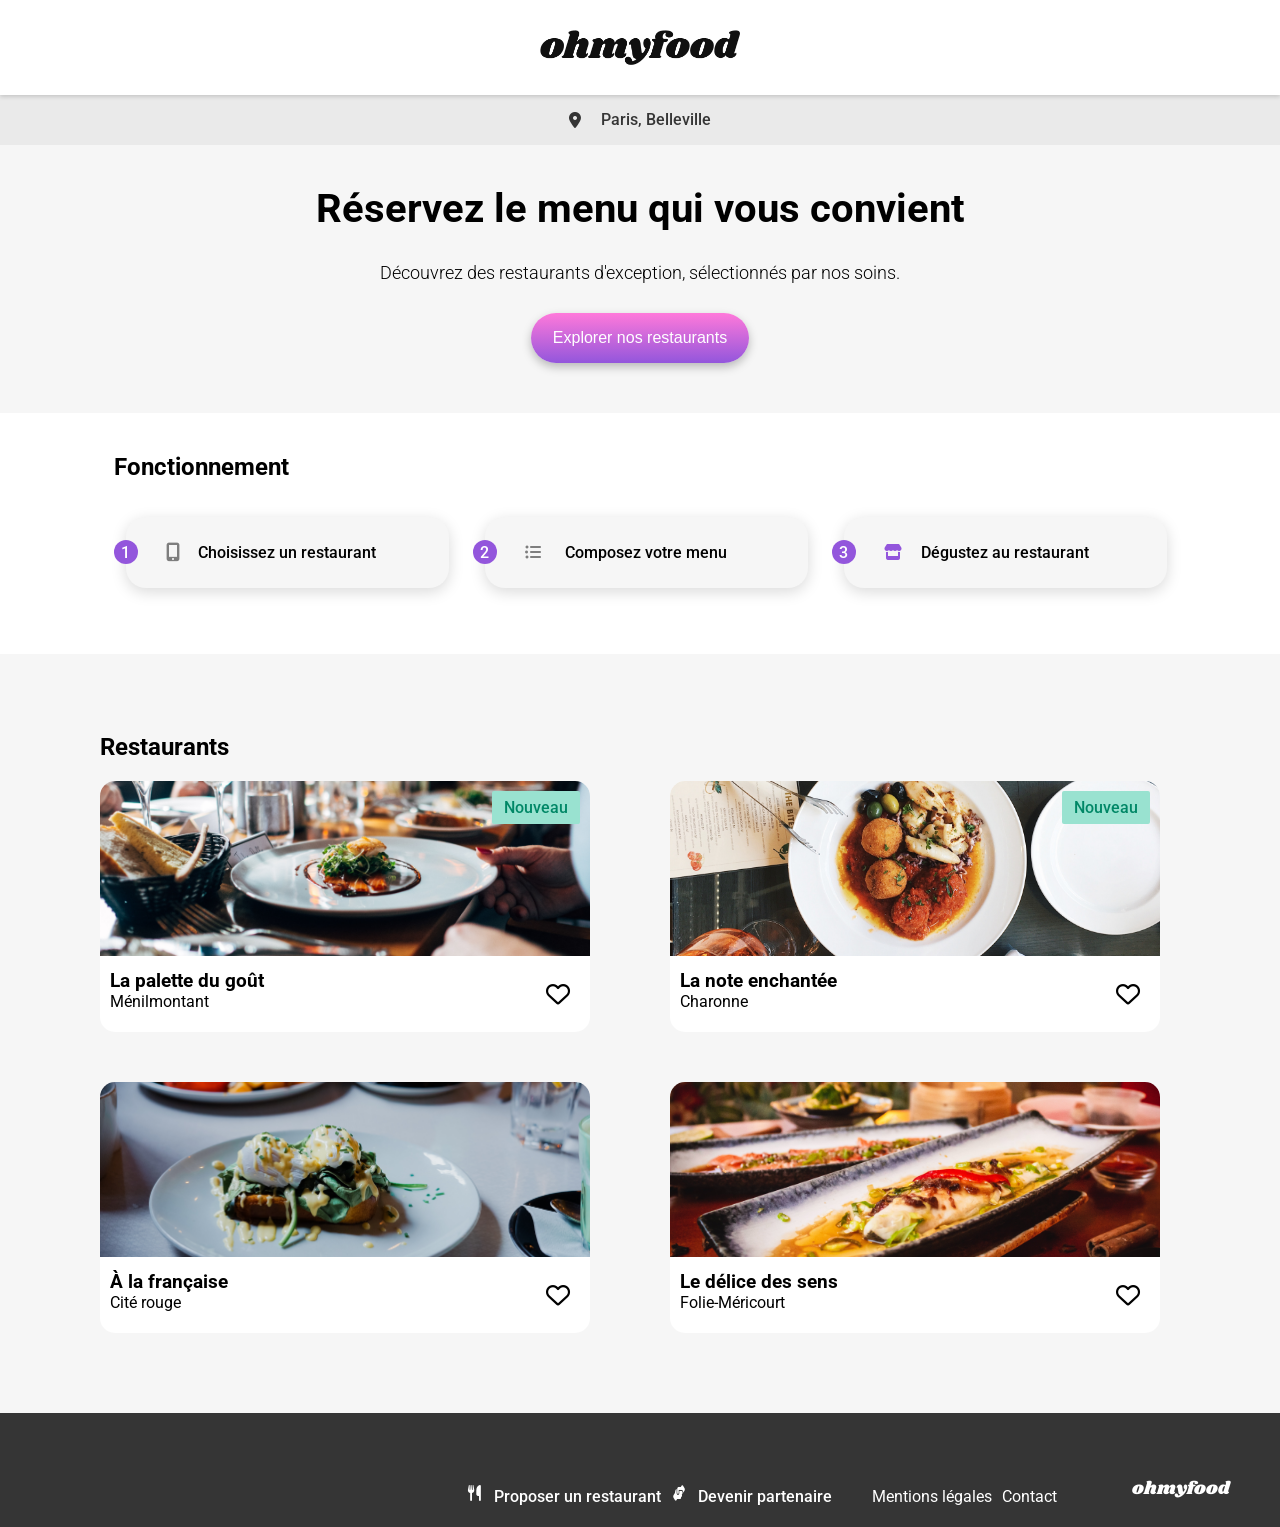
==== commit 29f2a5e4: "Ajout "mailto " pour "Contact"" ====
--- a/index.html
+++ b/index.html
@@ -134,17 +134,17 @@
                     <ul>
                         <li>
                             <i class="fa-solid fa-utensils"></i>
-                            <p>Proposer un restaurant</p>
+                            <a class="weight">Proposer un restaurant</a>
                         </li>
                         <li>
                             <i class="fa-solid fa-handshake-angle"></i>
-                            <p class="space">Devenir partenaire</p>
+                            <a class="space">Devenir partenaire</a>
                         </li>
                         <li>
-                            <p>Mentions légales</p>
+                            <a>Mentions légales</a>
                         </li>
                         <li>
-                            <p>Contact</p>
+                            <a href="mailto:contact@ohmyfood.com">Contact</a>
                         </li>
                     </ul>
             </section>
--- a/css/style.css
+++ b/css/style.css
@@ -344,9 +344,15 @@
   margin: 0;
   padding: 0;
 }
-section.footer p {
+section.footer a {
+  text-decoration: none;
+  color: white;
   margin: 5px 0;
   padding: 0;
+}
+section.footer .space,
+section.footer .weight {
+  font-weight: 500;
 }
 
 @media (min-width: 1024px) {
@@ -444,9 +450,9 @@
   section.footer i {
     margin-bottom: 10px;
   }
-  section.footer p {
-    margin-bottom: 10px;
-    padding-right: 10px;
+  section.footer a {
+    margin-bottom: 5px;
+    padding-right: 5px;
   }
   section.footer .space {
     margin-right: 30px;
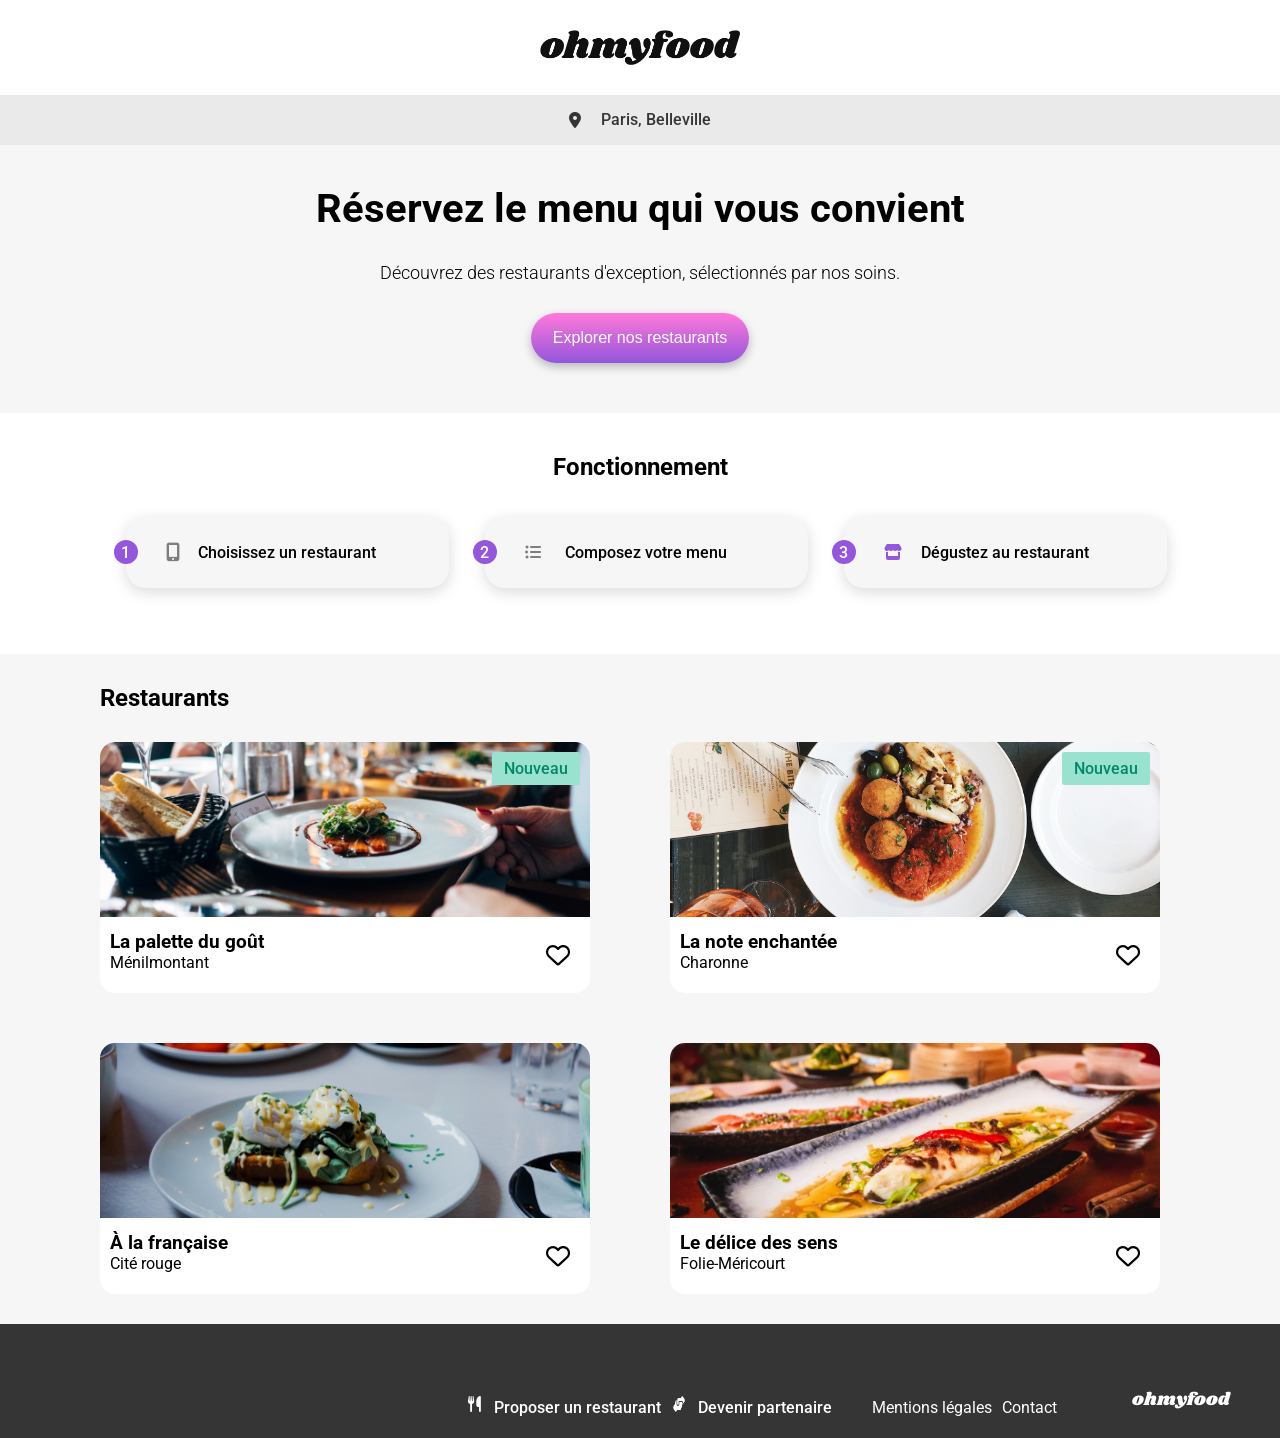
==== commit 1c3338d6: "Déplacement des pages menu dans le dossier restaurant + modif des liens des pages" ====
--- a/index.html
+++ b/index.html
@@ -76,7 +76,7 @@
                 <h2>Restaurants</h2>
                 <div class="restaurant-container">
                     <article>
-                        <a href="la_palette_du_gout.html">
+                        <a href="restaurants/la_palette_du_gout.html">
                             <img src="css/images/restaurants/jay-wennington-N_Y88TWmGwA-unsplash.jpg" alt="Plat du restaurant La palette du goût">
                             <span class="new">Nouveau</span>
                             <h3>La palette du goût</h3>
@@ -89,7 +89,7 @@
                             </label>
                     </article>
                     <article>
-                        <a href="la_note_enchantee.html">
+                        <a href="restaurants/la_note_enchantee.html">
                             <img src="css/images/restaurants/stil-u2Lp8tXIcjw-unsplash.jpg" alt="Plat du restaurant La note enchantée">
                             <span class="new">Nouveau</span>
                             <h3>La note enchantée</h3>
@@ -102,7 +102,7 @@
                             </label>
                     </article>
                     <article>
-                        <a href="a_la_francaise.html">
+                        <a href="restaurants/a_la_francaise.html">
                             <img src="css/images/restaurants/toa-heftiba-DQKerTsQwi0-unsplash.jpg" alt="Plat du restaurant À la française">
                             <h3>À la française</h3>
                             <p>Cité rouge</p>
@@ -114,7 +114,7 @@
                             </label>
                     </article>
                     <article>
-                        <a href="le_delice_des_sens.html">
+                        <a href="restaurants/le_delice_des_sens.html">
                             <img src="css/images/restaurants/louis-hansel-shotsoflouis-qNBGVyOCY8Q-unsplash.jpg" alt="Plat du restaurant Le délice des sens">
                             <h3>Le délice des sens</h3>
                             <p>Folie-Méricourt</p>
--- a/css/style.css
+++ b/css/style.css
@@ -1,136 +1,4 @@
-body {
-  margin: 0;
-  background-color: #f6f6f6;
-  font-family: "Roboto", sans-serif;
-}
-
-/* Animation Loader */
-.loader {
-  position: fixed;
-  inset: 0; /* Prend toutes la surface de la page */
-  background-color: #f6f6f6;
-  z-index: 1000;
-  animation: loader-disappear 0.5s ease 2s forwards;
-}
-
-@keyframes loader-disappear {
-  0% {
-    opacity: 1;
-  }
-  100% {
-    opacity: 0;
-    visibility: hidden;
-  }
-}
-.loader-content {
-  height: 100%;
-  display: flex;
-  justify-content: center;
-  align-items: center;
-}
-
-.loader-text {
-  display: flex;
-  font-family: "Shrikhand", serif;
-  font-size: 40px;
-  background: linear-gradient(to top, #9356dc, #ff79da);
-  -webkit-background-clip: text;
-          background-clip: text;
-  color: transparent;
-  padding: 70px 10px;
-}
-.loader-text span {
-  position: relative;
-  animation: loader-wave 1.5s ease-in-out infinite;
-}
-.loader-text .letter-2 {
-  animation-delay: 0.1s;
-}
-.loader-text .letter-3 {
-  animation-delay: 0.2s;
-}
-.loader-text .letter-4 {
-  animation-delay: 0.3s;
-}
-.loader-text .letter-5 {
-  animation-delay: 0.4s;
-}
-.loader-text .letter-6 {
-  animation-delay: 0.5s;
-}
-.loader-text .letter-7 {
-  animation-delay: 0.6s;
-}
-.loader-text .letter-8 {
-  animation-delay: 0.7s;
-}
-
-@keyframes loader-wave {
-  0% {
-    top: 0;
-  }
-  50% {
-    top: -50px;
-  }
-  100% {
-    top: 0;
-  }
-}
-/* Fin d'animation Loader */
-header .logo {
-  position: relative;
-  display: flex;
-  justify-content: center;
-  width: 100%;
-  background-color: white;
-  box-shadow: 0 2px 4px 0 rgba(0, 0, 0, 0.15);
-  z-index: 1;
-  padding: 5px 0 0 0;
-}
-header img {
-  width: 162px;
-  padding: 15px 0;
-  margin-top: 0;
-}
-
-.location {
-  width: 100%;
-  display: flex;
-  align-items: center;
-  justify-content: center;
-  gap: 20px;
-  color: #353535;
-  font-weight: 500;
-  background-color: #eaeaea;
-  height: 50px;
-  box-shadow: 0 4px 4px 0 rgba(0, 0, 0, 0.25);
-}
-
-section {
-  margin: 20px;
-}
-section.container {
-  display: flex;
-  align-items: center;
-  flex-direction: column;
-  text-align: center;
-  margin-bottom: 50px;
-  gap: 10px;
-}
-section.container p {
-  font-weight: 300;
-  margin: 5px 0 20px 0;
-  font-size: 18px;
-  width: 315px;
-}
-section.container h1 {
-  margin: 0;
-  margin-top: 20px;
-  font-size: 24px;
-  width: 275px;
-  font-weight: 700;
-}
-section.container button {
+button {
   position: relative;
   overflow: hidden;
   width: 218px;
@@ -144,10 +12,10 @@
   box-shadow: 0 4px 10px rgba(0, 0, 0, 0.25);
   transition: box-shadow 0.3s ease;
 }
-section.container button.secondary {
+button.secondary {
   width: 186px;
 }
-section.container button::before {
+button::before {
   content: "";
   position: absolute;
   inset: 0; /* prend toute la surface du bouton */
@@ -155,11 +23,235 @@
   opacity: 0;
   transition: opacity 0.3s ease;
 }
-section.container button:hover {
+button:hover {
   box-shadow: 0 4px 15px rgba(0, 0, 0, 0.35);
 }
-section.container button:hover::before {
+button:hover::before {
   opacity: 1;
+}
+
+section {
+  margin: 20px;
+}
+section.footer {
+  display: flex;
+  flex-direction: column;
+  background-color: #353535;
+  margin: 0;
+}
+section.footer .title-footer {
+  font-size: 18px;
+  color: white;
+  font-family: "Shrikhand", serif;
+  margin: 25px 0 0 25px;
+  font-weight: 400;
+}
+section.footer i {
+  height: 13px;
+  width: 12px;
+}
+section.footer i.fa-utensils {
+  display: inline-block;
+  transform: scaleX(0.9);
+}
+section.footer i.fa-handshake-angle {
+  display: inline-block;
+  transform: scaleX(0.6);
+}
+section.footer ul {
+  padding-left: 25px;
+}
+section.footer li {
+  display: flex;
+  flex-direction: row;
+  align-items: center;
+  gap: 10px;
+  color: white;
+  margin: 0;
+  padding: 0;
+}
+section.footer a {
+  text-decoration: none;
+  color: white;
+  margin: 5px 0;
+  padding: 0;
+}
+section.footer .space,
+section.footer .weight {
+  font-weight: 500;
+}
+
+@media (min-width: 1024px) {
+  section.footer {
+    height: 114px;
+    flex-direction: row;
+    align-items: end;
+    justify-content: flex-end;
+    margin: 0;
+  }
+  section.footer ul {
+    display: flex;
+    flex-direction: row;
+    gap: 5px;
+  }
+  section.footer .title-footer {
+    margin: 0 50px 25px 70px;
+    order: 2;
+  }
+  section.footer li {
+    display: flex;
+    flex-direction: row;
+    align-items: center;
+    gap: 15px;
+    margin: 0;
+    order: 1;
+  }
+  section.footer i {
+    margin-bottom: 10px;
+  }
+  section.footer a {
+    margin-bottom: 5px;
+    padding-right: 5px;
+  }
+  section.footer .space {
+    margin-right: 30px;
+  }
+}
+body {
+  margin: 0;
+  background-color: #f6f6f6;
+  font-family: "Roboto", sans-serif;
+}
+
+* {
+  -webkit-tap-highlight-color: transparent;
+}
+
+/* Animation Loader */
+.loader {
+  position: fixed;
+  inset: 0; /* Prend toutes la surface de la page */
+  background-color: #f6f6f6;
+  z-index: 1000;
+  animation: loader-disappear 0.5s ease 2s forwards;
+}
+
+@keyframes loader-disappear {
+  0% {
+    opacity: 1;
+  }
+  100% {
+    opacity: 0;
+    visibility: hidden;
+  }
+}
+.loader-content {
+  height: 100%;
+  display: flex;
+  justify-content: center;
+  align-items: center;
+}
+
+.loader-text {
+  display: flex;
+  font-family: "Shrikhand", serif;
+  font-size: 40px;
+  background: linear-gradient(to top, #9356dc, #ff79da);
+  -webkit-background-clip: text;
+          background-clip: text;
+  color: transparent;
+  padding: 70px 10px;
+}
+.loader-text span {
+  position: relative;
+  animation: loader-wave 1.5s ease-in-out infinite;
+}
+.loader-text .letter-2 {
+  animation-delay: 0.1s;
+}
+.loader-text .letter-3 {
+  animation-delay: 0.2s;
+}
+.loader-text .letter-4 {
+  animation-delay: 0.3s;
+}
+.loader-text .letter-5 {
+  animation-delay: 0.4s;
+}
+.loader-text .letter-6 {
+  animation-delay: 0.5s;
+}
+.loader-text .letter-7 {
+  animation-delay: 0.6s;
+}
+.loader-text .letter-8 {
+  animation-delay: 0.7s;
+}
+
+@keyframes loader-wave {
+  0% {
+    top: 0;
+  }
+  50% {
+    top: -50px;
+  }
+  100% {
+    top: 0;
+  }
+}
+/* Fin d'animation Loader */
+header .logo {
+  position: relative;
+  display: flex;
+  justify-content: center;
+  width: 100%;
+  background-color: white;
+  box-shadow: 0 2px 4px 0 rgba(0, 0, 0, 0.15);
+  z-index: 1;
+  padding: 5px 0 0 0;
+}
+header img {
+  width: 162px;
+  padding: 15px 0;
+  margin-top: 0;
+}
+
+.location {
+  width: 100%;
+  display: flex;
+  align-items: center;
+  justify-content: center;
+  gap: 20px;
+  color: #353535;
+  font-weight: 500;
+  background-color: #eaeaea;
+  height: 50px;
+  box-shadow: 0 4px 4px 0 rgba(0, 0, 0, 0.25);
+}
+
+section {
+  margin: 20px;
+}
+section.container {
+  display: flex;
+  align-items: center;
+  flex-direction: column;
+  text-align: center;
+  margin-bottom: 50px;
+  gap: 10px;
+}
+section.container p {
+  font-weight: 300;
+  margin: 5px 0 20px 0;
+  font-size: 18px;
+  width: 315px;
+}
+section.container h1 {
+  margin: 0;
+  margin-top: 20px;
+  font-size: 24px;
+  width: 275px;
+  font-weight: 700;
 }
 section.fonctionnement {
   background-color: white;
@@ -212,8 +304,16 @@
 section.fonctionnement li i.fa-mobile-screen-button {
   font-size: 19px;
 }
+section.restaurant {
+  display: flex;
+  flex-direction: column;
+  align-items: center;
+  margin-bottom: 60px;
+}
 section.restaurant h2 {
   padding-top: 40px;
+  margin-bottom: 20px;
+  transform: translateX(-105px);
 }
 section.restaurant article {
   position: relative;
@@ -306,54 +406,6 @@
   opacity: 1; /* redeviens visible */
   transform: scale(1); /* reprend sa taille normal */
 }
-section.footer {
-  display: flex;
-  flex-direction: column;
-  background-color: #353535;
-  margin: 0;
-  margin-top: 70px;
-}
-section.footer .title-footer {
-  font-size: 18px;
-  color: white;
-  font-family: "Shrikhand", serif;
-  margin: 25px 0 0 25px;
-  font-weight: 400;
-}
-section.footer i {
-  height: 13px;
-  width: 12px;
-}
-section.footer i.fa-utensils {
-  display: inline-block;
-  transform: scaleX(0.9);
-}
-section.footer i.fa-handshake-angle {
-  display: inline-block;
-  transform: scaleX(0.6);
-}
-section.footer ul {
-  padding-left: 25px;
-}
-section.footer li {
-  display: flex;
-  flex-direction: row;
-  align-items: center;
-  gap: 10px;
-  color: white;
-  margin: 0;
-  padding: 0;
-}
-section.footer a {
-  text-decoration: none;
-  color: white;
-  margin: 5px 0;
-  padding: 0;
-}
-section.footer .space,
-section.footer .weight {
-  font-weight: 500;
-}
 
 @media (min-width: 1024px) {
   header img {
@@ -363,10 +415,9 @@
   }
   header .logo {
     padding: 30px 0 30px 0;
+    box-shadow: none;
   }
   .location {
-    background-color: #eaeaea;
-    height: 50px;
     box-shadow: none;
   }
   section.container p {
@@ -378,21 +429,16 @@
     font-size: 40px;
   }
   section.fonctionnement {
-    background-color: white;
     margin: auto;
-    padding-bottom: 50px;
     display: flex;
     align-items: center;
     flex-direction: column;
   }
   section.fonctionnement h2,
   section.fonctionnement ul {
-    width: 100%;
     max-width: 1053px;
   }
   section.fonctionnement ul {
-    padding: 0;
-    display: flex;
     flex-direction: row;
     justify-content: space-between;
     gap: 24px;
@@ -408,12 +454,19 @@
     display: flex;
     align-items: center;
     flex-direction: column;
+    margin-bottom: 20px;
+    margin-top: 0;
   }
   section.restaurant h2,
   section.restaurant div {
     width: 100%;
     max-width: 1080px;
   }
+  section.restaurant h2 {
+    padding-top: 0;
+    margin: 30px 0;
+    transform: translateX(0px);
+  }
   section .restaurant-container {
     display: grid;
     grid-template-columns: 1fr 1fr;
@@ -422,39 +475,4 @@
   section .restaurant-container article {
     width: 490px;
   }
-  section.footer {
-    height: 114px;
-    flex-direction: row;
-    align-items: end;
-    justify-content: flex-end;
-    margin: 0;
-    margin-top: 70px;
-  }
-  section.footer ul {
-    display: flex;
-    flex-direction: row;
-    gap: 5px;
-  }
-  section.footer .title-footer {
-    margin: 0 50px 25px 70px;
-    order: 2;
-  }
-  section.footer li {
-    display: flex;
-    flex-direction: row;
-    align-items: center;
-    gap: 15px;
-    margin: 0;
-    order: 1;
-  }
-  section.footer i {
-    margin-bottom: 10px;
-  }
-  section.footer a {
-    margin-bottom: 5px;
-    padding-right: 5px;
-  }
-  section.footer .space {
-    margin-right: 30px;
-  }
 }/*# sourceMappingURL=style.css.map */
